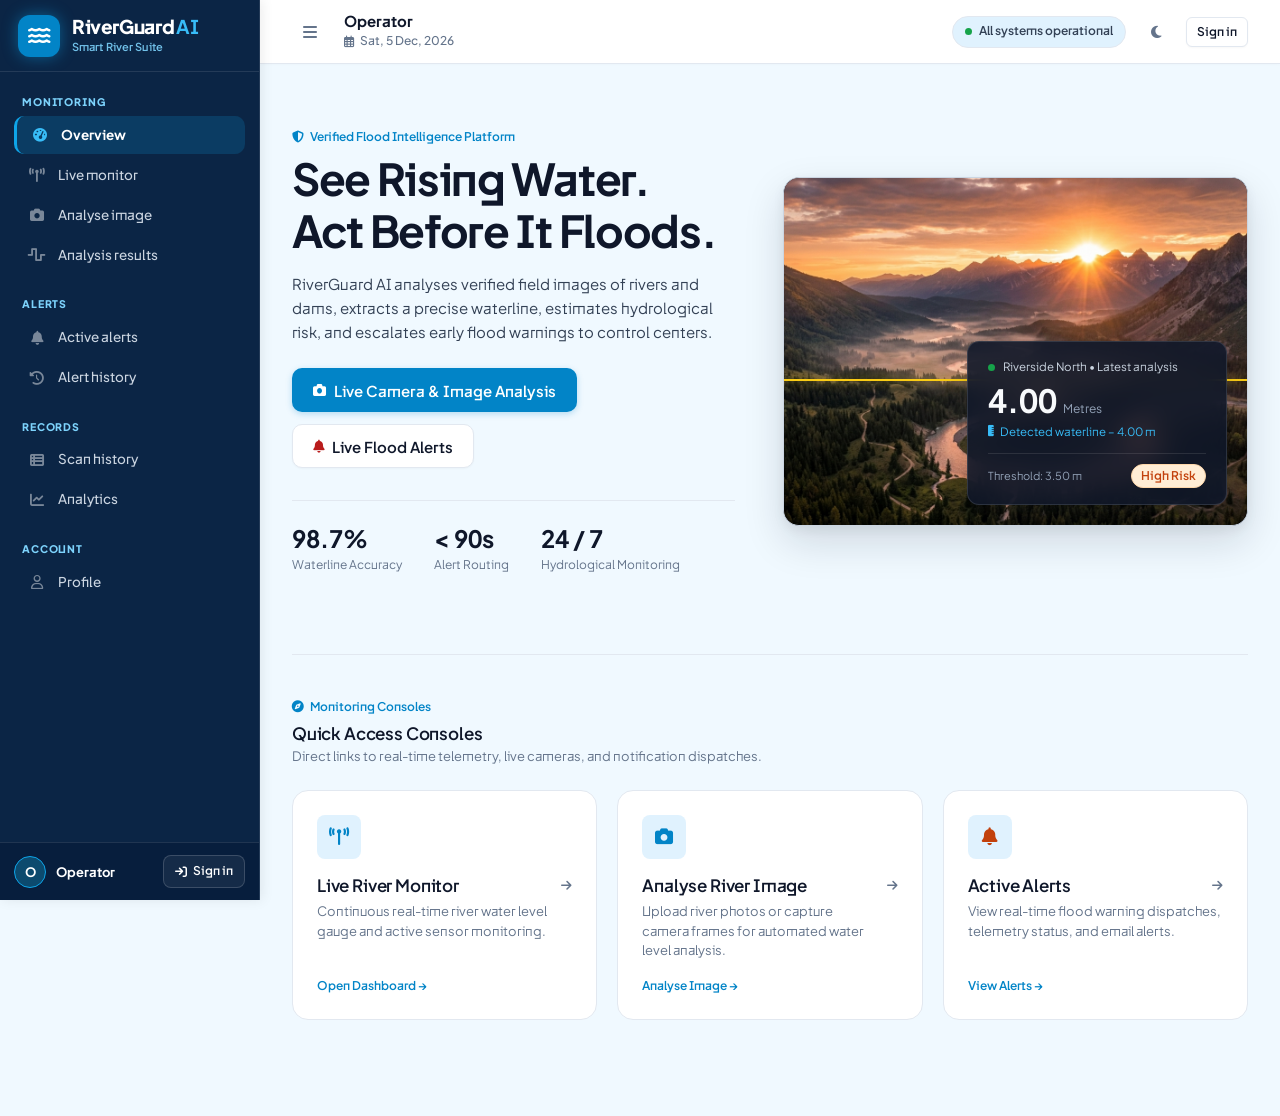
==== frontend/index.html @ 213694e2 "feat: complete RiverGuard AI platform with responsive multi-device design and backend pipeline" ====
<!DOCTYPE html>
<html lang="en">
<head>
  <meta charset="UTF-8">
  <meta name="viewport" content="width=device-width, initial-scale=1, viewport-fit=cover, interactive-widget=resizes-content">
  <meta name="theme-color" media="(prefers-color-scheme: light)" content="#F0F9FF">
  <meta name="theme-color" media="(prefers-color-scheme: dark)" content="#031122">
  <meta name="apple-mobile-web-app-capable" content="yes">
  <meta name="apple-mobile-web-app-status-bar-style" content="default">
  <meta name="mobile-web-app-capable" content="yes">
  <title>Overview — RiverGuard AI</title>
  <meta name="description" content="AI-assisted water level monitoring and early flood detection platform utilizing computer vision, edge detection, and real-time hydrological analysis.">
  <script>document.documentElement.dataset.theme = localStorage.getItem('riverguard_theme') || 'light';</script>
  <link rel="preconnect" href="https://fonts.googleapis.com">
  <link rel="preconnect" href="https://fonts.gstatic.com" crossorigin>
  <link href="https://fonts.googleapis.com/css2?family=Plus+Jakarta+Sans:wght@400;500;600;700;800&family=JetBrains+Mono:wght@400;500;600&display=swap" rel="stylesheet">
  <link rel="stylesheet" href="https://cdnjs.cloudflare.com/ajax/libs/font-awesome/6.5.1/css/all.min.css">
  <link rel="stylesheet" href="css/style.css">
  <link rel="stylesheet" href="css/pages/index.css">
</head>
<body>

  <div id="appHeader"></div>

  <main class="page">
    <section class="hero-section">
      <!-- Left Column: Copy & Actions -->
      <div class="hero-content">
        <span class="eyebrow">
          <i class="fas fa-shield-alt"></i> Verified Flood Intelligence Platform
        </span>

        <h1 class="hero-title">
          See Rising Water.<br>
          Act Before It Floods.
        </h1>

        <p class="hero-subtitle">
          RiverGuard AI analyses verified field images of rivers and dams, extracts a precise waterline, estimates hydrological risk, and escalates early flood warnings to control centers.
        </p>

        <div class="row row-wrap">
          <a href="upload.html" class="btn btn-primary btn-lg">
            <i class="fas fa-camera"></i> Live Camera &amp; Image Analysis
          </a>
          <a href="alerts.html" class="btn btn-secondary btn-lg">
            <i class="fas fa-bell text-emergency"></i> Live Flood Alerts
          </a>
        </div>

        <!-- Three Key Metrics -->
        <div class="hero-metrics">
          <div class="hero-metric-item">
            <span class="hero-metric-val">98.7%</span>
            <span class="hero-metric-lbl">Waterline Accuracy</span>
          </div>
          <div class="hero-metric-item">
            <span class="hero-metric-val">&lt; 90s</span>
            <span class="hero-metric-lbl">Alert Routing</span>
          </div>
          <div class="hero-metric-item">
            <span class="hero-metric-val">24 / 7</span>
            <span class="hero-metric-lbl">Hydrological Monitoring</span>
          </div>
        </div>
      </div>

      <!-- Right Column: Visual Showcase Card -->
      <div class="hero-visual-frame">
        <img src="images/hero_sunset.jpg" alt="River Basin at Sunset with AI Waterline Extraction" class="hero-visual-img">
        
        <!-- Waterline -->
        <div class="hero-waterline-datum"></div>

        <!-- Floating Analysis Card -->
        <div class="hero-floating-card">
          <div class="hero-card-header">
            <span class="status-dot live"></span>
            <span>Riverside North &bull; Latest analysis</span>
          </div>

          <div class="hero-card-readout">
            <span class="hero-card-num">4.00</span>
            <span class="hero-card-unit">Metres</span>
          </div>

          <div class="hero-card-sub">
            <i class="fas fa-ruler-vertical"></i>
            <span>Detected waterline &ndash; 4.00 m</span>
          </div>

          <div class="hero-card-footer">
            <span>Threshold: 3.50 m</span>
            <span class="badge badge-warning">High Risk</span>
          </div>
        </div>
      </div>
    </section>

    <!-- COMMAND MODULE SHORTCUTS -->
    <section class="overview-section" style="margin-top: var(--space-8); margin-bottom: var(--space-8);">
      <div class="overview-section-header">
        <span class="eyebrow"><i class="fas fa-compass"></i> Monitoring Consoles</span>
        <h2 class="section-title">Quick Access Consoles</h2>
        <p class="section-subtitle">Direct links to real-time telemetry, live cameras, and notification dispatches.</p>
      </div>

      <div class="modules-grid">
        <a href="dashboard.html" class="module-card">
          <div class="module-icon"><i class="fas fa-tower-broadcast"></i></div>
          <h3 class="module-title">Live River Monitor <i class="fas fa-arrow-right text-xs text-muted"></i></h3>
          <p class="module-desc">Continuous real-time river water level gauge and active sensor monitoring.</p>
          <span class="module-link">Open Dashboard &rarr;</span>
        </a>

        <a href="upload.html" class="module-card">
          <div class="module-icon"><i class="fas fa-camera"></i></div>
          <h3 class="module-title">Analyse River Image <i class="fas fa-arrow-right text-xs text-muted"></i></h3>
          <p class="module-desc">Upload river photos or capture camera frames for automated water level analysis.</p>
          <span class="module-link">Analyse Image &rarr;</span>
        </a>

        <a href="alerts.html" class="module-card">
          <div class="module-icon"><i class="fas fa-bell text-warning"></i></div>
          <h3 class="module-title">Active Alerts <i class="fas fa-arrow-right text-xs text-muted"></i></h3>
          <p class="module-desc">View real-time flood warning dispatches, telemetry status, and email alerts.</p>
          <span class="module-link">View Alerts &rarr;</span>
        </a>
      </div>
    </section>
  </main>

  <script src="js/app.js"></script>
</body>
</html>
---- frontend/css/style.css ----
/* ==========================================================================
   RIVERGUARD AI — DESIGN SYSTEM
   Shared tokens, base styles, app shell and components for every page.
   Page-specific styles live in css/pages/<page>.css.

   Rules:
   - Use tokens (var(--...)) — never hard-code colours in pages or JS.
   - Status colours are fixed: SAFE #16A34A · WATCH #FACC15 · WARNING #F97316 · EMERGENCY #DC2626
   ========================================================================== */

@import url('https://fonts.googleapis.com/css2?family=Plus+Jakarta+Sans:wght@400;500;600;700;800&family=JetBrains+Mono:wght@400;500;600&display=swap');

/* --------------------------------------------------------------------------
   1. TOKENS & COLOR THEME (Sky Blue Water-Based Telemetry Command Suite)
   -------------------------------------------------------------------------- */
:root {
  /* Surfaces */
  --bg: #F0F9FF; /* Soft, clean Sky Blue water tint */
  --surface: #FFFFFF;
  --surface-2: #E0F2FE; /* Sky-100 */
  --surface-3: #BAE6FD; /* Sky-200 */
  --surface-inverse: #071E3D;
  --overlay: rgba(7, 30, 61, 0.65);

  /* Deep Oceanic Marine Theme (Sidebar & Navigation) */
  --brand-forest: #0B2545;
  --brand-forest-dark: #071E3D;
  --brand-forest-hover: rgba(255, 255, 255, 0.08);
  --brand-forest-active: rgba(14, 165, 233, 0.18);
  --brand-forest-border: rgba(255, 255, 255, 0.10);
  --brand-forest-text: #CBD5E1;
  --brand-forest-section: #7DD3FC;
  --brand-mint: #0284C7; /* Sky Blue Brand Mark */
  --brand-mint-glow: rgba(14, 165, 233, 0.45);

  /* Borders */
  --border: #E2E8F0;
  --border-strong: #CBD5E1;

  /* Text Typography */
  --text: #0F172A;
  --text-2: #334155;
  --text-3: #64748B;
  --text-4: #94A3B8;
  --text-on-accent: #FFFFFF;

  /* Brand accent — Sky Blue for water project */
  --accent: #0284C7;
  --accent-hover: #0369A1;
  --accent-strong: #0C4A6E;
  --accent-soft: #E0F2FE;
  --accent-soft-border: #BAE6FD;
  --accent-text: #0284C7;
  --focus-ring: 0 0 0 3px rgba(14, 165, 233, 0.28);

  /* Status — fixed hues (Strictly #16A34A for SAFE) */
  --safe: #16A34A;
  --watch: #FACC15;
  --warning: #F97316;
  --emergency: #DC2626;
  /* Status — readable text + soft backgrounds */
  --safe-text: #15803D;
  --safe-soft: #DCFCE7;
  --safe-border: #BBF7D0;
  --watch-text: #A16207;
  --watch-soft: #FEF9C3;
  --watch-border: #FDE68A;
  --warning-text: #C2410C;
  --warning-soft: #FFEDD5;
  --warning-border: #FED7AA;
  --emergency-text: #B91C1C;
  --emergency-soft: #FEE2E2;
  --emergency-border: #FECACA;
  --info-text: #0284C7;
  --info-soft: #E0F2FE;
  --info-border: #BAE6FD;

  /* Type */
  --font-sans: 'Plus Jakarta Sans', -apple-system, BlinkMacSystemFont, 'Segoe UI', Roboto, sans-serif;
  --font-mono: 'JetBrains Mono', ui-monospace, SFMono-Regular, Consolas, monospace;
  --text-xs: 12px;
  --text-sm: 13px;
  --text-base: 14px;
  --text-md: 15px;
  --text-lg: 17px;
  --text-xl: 20px;
  --text-2xl: 24px;
  --text-3xl: 30px;
  --text-4xl: 44px;

  /* Spacing (4px grid) */
  --space-1: 4px;
  --space-2: 8px;
  --space-3: 12px;
  --space-4: 16px;
  --space-5: 20px;
  --space-6: 24px;
  --space-8: 32px;
  --space-10: 40px;
  --space-12: 48px;
  --space-16: 64px;

  /* Shape & depth */
  --radius-xs: 4px;
  --radius-sm: 6px;
  --radius-md: 8px;
  --radius-lg: 12px;
  --radius-xl: 16px;
  --radius-full: 9999px;
  --shadow-xs: 0 1px 2px rgba(15, 23, 42, 0.05);
  --shadow-sm: 0 1px 3px rgba(15, 23, 42, 0.08), 0 1px 2px rgba(15, 23, 42, 0.04);
  --shadow-md: 0 4px 12px rgba(15, 23, 42, 0.08), 0 2px 4px rgba(15, 23, 42, 0.04);
  --shadow-lg: 0 16px 40px rgba(15, 23, 42, 0.14), 0 4px 12px rgba(15, 23, 42, 0.06);

  /* Motion */
  --ease-out: cubic-bezier(0.22, 1, 0.36, 1);
  --duration-fast: 120ms;
  --duration: 180ms;

  /* Layout */
  --header-h: 60px;
  --page-max: 1280px;
  --page-pad: 32px;

  /* ---- Legacy aliases (used by older JS templates — do not use in new code) ---- */
  --bg-primary: var(--bg);
  --bg-secondary: var(--surface);
  --bg-card: var(--surface);
  --bg-card-glass: var(--surface);
  --bg-subnav: var(--surface-inverse);
  --border-light: var(--border);
  --border-subtle: var(--border);
  --glass-border: var(--border);
  --text-heading: var(--text);
  --text-main: var(--text);
  --text-body: var(--text-2);
  --text-muted: var(--text-3);
  --text-dim: var(--text-4);
  --cyan-primary: var(--accent);
  --cyan-hover: var(--accent-hover);
  --cyan-accent: var(--accent);
  --cyan-subtle: var(--accent-soft);
  --cyan-glow: rgba(3, 105, 161, 0.2);
  --status-safe: var(--safe);
  --status-watch: var(--watch);
  --status-warning: var(--warning);
  --status-emergency: var(--emergency);
  --status-safe-glow: transparent;
  --status-watch-glow: transparent;
  --status-warning-glow: transparent;
  --status-emergency-glow: transparent;
  --font-heading: var(--font-sans);
  --font-body: var(--font-sans);
  --shadow-card: var(--shadow-sm);
  --transition-fast: var(--duration) var(--ease-out);
}

[data-theme="dark"] {
  --bg: #031122;
  --surface: #071E36;
  --surface-2: #0B2949;
  --surface-3: #11365F;
  --surface-inverse: #F0F9FF;
  --overlay: rgba(3, 17, 34, 0.75);

  --brand-forest: #05162B;
  --brand-forest-dark: #030F1F;
  --brand-forest-hover: rgba(255, 255, 255, 0.08);
  --brand-forest-active: rgba(14, 165, 233, 0.22);
  --brand-forest-border: rgba(255, 255, 255, 0.12);
  --brand-forest-text: #E2E8F0;
  --brand-forest-section: #7DD3FC;
  --brand-mint: #0EA5E9;
  --brand-mint-glow: rgba(14, 165, 233, 0.55);

  --border: #133557;
  --border-strong: #1E4E7E;

  --text: #F1F5F9;
  --text-2: #CBD5E1;
  --text-3: #94A3B8;
  --text-4: #64748B;

  --accent: #0EA5E9;
  --accent-hover: #38BDF8;
  --accent-strong: #7DD3FC;
  --accent-soft: rgba(14, 165, 233, 0.16);
  --accent-soft-border: rgba(14, 165, 233, 0.35);
  --accent-text: #38BDF8;
  --text-on-accent: #02111E;
  --focus-ring: 0 0 0 3px rgba(56, 189, 248, 0.35);

  --safe-text: #4ADE80;
  --safe-soft: rgba(22, 163, 74, 0.14);
  --safe-border: rgba(22, 163, 74, 0.35);
  --watch-text: #FDE047;
  --watch-soft: rgba(250, 204, 21, 0.12);
  --watch-border: rgba(250, 204, 21, 0.32);
  --warning-text: #FB923C;
  --warning-soft: rgba(249, 115, 22, 0.13);
  --warning-border: rgba(249, 115, 22, 0.35);
  --emergency-text: #F87171;
  --emergency-soft: rgba(220, 38, 38, 0.14);
  --emergency-border: rgba(220, 38, 38, 0.38);
  --info-text: #38BDF8;
  --info-soft: rgba(14, 165, 233, 0.12);
  --info-border: rgba(14, 165, 233, 0.3);

  --shadow-xs: 0 1px 2px rgba(0, 0, 0, 0.3);
  --shadow-sm: 0 1px 3px rgba(0, 0, 0, 0.35);
  --shadow-md: 0 6px 16px rgba(0, 0, 0, 0.35);
  --shadow-lg: 0 20px 48px rgba(0, 0, 0, 0.5);

  --cyan-glow: rgba(56, 189, 248, 0.25);
}

/* --------------------------------------------------------------------------
   2. BASE & MOBILE-NATIVE ERGONOMICS
   -------------------------------------------------------------------------- */
*, *::before, *::after { box-sizing: border-box; margin: 0; padding: 0; }

html {
  -webkit-text-size-adjust: 100%;
  color-scheme: light;
  -webkit-tap-highlight-color: transparent;
  overscroll-behavior-y: none;
}
[data-theme="dark"] { color-scheme: dark; }

body {
  background: var(--bg);
  color: var(--text-2);
  font-family: var(--font-sans);
  font-size: var(--text-base);
  line-height: 1.55;
  min-height: 100vh;
  min-height: 100dvh;
  padding-bottom: env(safe-area-inset-bottom, 0px);
  -webkit-font-smoothing: antialiased;
  -moz-osx-font-smoothing: grayscale;
  font-feature-settings: 'cv11', 'ss01';
}

h1, h2, h3, h4, h5, h6 { color: var(--text); font-weight: 600; line-height: 1.25; letter-spacing: -0.01em; }
p { text-wrap: pretty; }
a { color: inherit; text-decoration: none; }
img, svg, video, canvas { display: block; max-width: 100%; }
button, input, select, textarea { font: inherit; color: inherit; }
button { cursor: pointer; }
:focus-visible { outline: none; box-shadow: var(--focus-ring); border-radius: var(--radius-sm); }
::selection { background: var(--accent-soft); color: var(--text); }
hr { border: 0; border-top: 1px solid var(--border); }

/* Mobile-Native Touch & Selection Standards */
button, a, [role="button"], .btn, .nav-link, .nav-toggle, .btn-sidebar-logout, .btn-topbar-logout, .auth-tab-btn, .mode-tab-btn, .profile-tab-btn, .segmented button, .segmented a {
  touch-action: manipulation;
}

button, [role="button"], .btn, .nav-link, .nav-toggle, .btn-sidebar-logout, .btn-topbar-logout, .auth-tab-btn, .badge, .chip, .brand {
  user-select: none;
  -webkit-user-select: none;
  -webkit-touch-callout: none;
}

/* Prevent iOS Safari auto-zoom on input focus */
input, textarea, select {
  font-size: 16px;
}

/* Instant active press feedback for responsive touch devices */
button:active:not(:disabled), .btn:active:not(:disabled), .nav-link:active, .auth-tab-btn:active, .btn-pro-shutter-capture:active {
  transform: scale(0.98);
}

.tabular, .mono-num { font-variant-numeric: tabular-nums; }
.mono { font-family: var(--font-mono); }
.sr-only { position: absolute; width: 1px; height: 1px; overflow: hidden; clip: rect(0 0 0 0); white-space: nowrap; }

/* --------------------------------------------------------------------------
   3. APP SHELL — Modern Forest Sidebar + Topbar + Confirm Logout Modal
   -------------------------------------------------------------------------- */
:root { --sidebar-w: 260px; --topbar-h: 64px; }

body:has(#appHeader), body:has(.app-sidebar) { padding-left: var(--sidebar-w); }

.app-sidebar {
  position: fixed;
  inset: 0 auto 0 0;
  width: var(--sidebar-w);
  z-index: 110;
  display: flex;
  flex-direction: column;
  background: var(--brand-forest);
  border-right: 1px solid var(--brand-forest-border);
  box-shadow: 2px 0 12px rgba(0, 0, 0, 0.08);
}

.sidebar-brand {
  height: 72px;
  display: flex;
  align-items: center;
  padding: 0 18px;
  border-bottom: 1px solid var(--brand-forest-border);
  flex-shrink: 0;
}
.brand { display: inline-flex; align-items: center; gap: 12px; color: #ffffff; text-decoration: none; }
.brand-mark {
  width: 42px; height: 42px;
  border-radius: 12px;
  background: var(--brand-mint);
  color: #FFFFFF;
  display: grid; place-items: center;
  font-size: 20px;
  box-shadow: 0 0 16px var(--brand-mint-glow);
  flex-shrink: 0;
}
.brand-title-wrap { display: flex; flex-direction: column; }
.brand-name { font-size: 19px; font-weight: 800; letter-spacing: -0.02em; color: #ffffff; line-height: 1.1; }
.brand-name span { color: #38BDF8; font-weight: 700; margin-left: 2px; }
.brand-sub { font-size: 11px; font-weight: 600; color: #7DD3FC; opacity: 0.9; margin-top: 2px; letter-spacing: 0.01em; }

.sidebar-nav { flex: 1; overflow-y: auto; padding: 14px 6px 16px; }
.nav-section + .nav-section { margin-top: 14px; }
.nav-section-label {
  padding: 8px 16px 4px;
  font-size: 10.5px;
  font-weight: 800;
  color: var(--brand-forest-section);
  letter-spacing: 0.08em;
  text-transform: uppercase;
}
.nav-link {
  display: flex;
  align-items: center;
  gap: 12px;
  height: 38px;
  padding: 0 14px;
  margin: 2px 8px;
  border-radius: 10px;
  font-size: 13.5px;
  font-weight: 500;
  color: var(--brand-forest-text);
  transition: all var(--duration-fast);
  text-decoration: none;
}
.nav-link i { width: 18px; text-align: center; font-size: 14px; color: rgba(255, 255, 255, 0.45); transition: color var(--duration-fast); }
.nav-link:hover { background: var(--brand-forest-hover); color: #ffffff; }
.nav-link:hover i { color: #ffffff; }
.nav-link.active {
  background: var(--brand-forest-active);
  color: #ffffff;
  font-weight: 700;
  border-left: 3px solid #0EA5E9;
}
.nav-link.active i { color: #38BDF8; }
.nav-link .nav-count {
  margin-left: auto;
  min-width: 20px; height: 18px;
  padding: 0 6px;
  border-radius: var(--radius-full);
  background: var(--emergency);
  color: #ffffff;
  font-size: 11px; font-weight: 700;
  display: inline-grid; place-items: center;
  font-variant-numeric: tabular-nums;
}

/* Dedicated Admin Console Card in Sidebar (Image 2) */
.sidebar-admin-card {
  display: flex;
  align-items: center;
  justify-content: space-between;
  margin: 6px 10px 10px;
  padding: 10px 14px;
  border-radius: 12px;
  background: rgba(161, 98, 7, 0.22);
  border: 1px solid #ca8a04;
  color: #fef08a;
  text-decoration: none;
  transition: all var(--duration-fast);
  cursor: pointer;
}
.sidebar-admin-card:hover {
  background: rgba(161, 98, 7, 0.35);
  border-color: #eab308;
  transform: translateY(-1px);
}
.sidebar-admin-card.active {
  background: rgba(161, 98, 7, 0.4);
  border-color: #facc15;
  box-shadow: 0 0 12px rgba(234, 179, 8, 0.25);
}
.admin-card-inner {
  display: flex;
  align-items: center;
  gap: 10px;
  font-weight: 700;
  font-size: 13.5px;
  color: #fef08a;
}
.admin-card-inner i { color: #eab308; font-size: 15px; }
.admin-card-badge {
  background: #eab308;
  color: #000000;
  font-size: 9.5px;
  font-weight: 800;
  padding: 2px 6px;
  border-radius: 5px;
  letter-spacing: 0.05em;
  text-transform: uppercase;
}

/* Sidebar Bottom User Bar with Dedicated Log Out (Image 2) */
.sidebar-footer {
  padding: 12px 14px;
  background: var(--brand-forest-dark);
  border-top: 1px solid var(--brand-forest-border);
  display: flex;
  align-items: center;
  justify-content: space-between;
  gap: 10px;
  flex-shrink: 0;
}
.sidebar-user-block {
  display: flex;
  align-items: center;
  gap: 10px;
  min-width: 0;
  flex: 1;
}
.sidebar-user-avatar {
  width: 32px; height: 32px;
  border-radius: 50%;
  background: #0C4A6E;
  border: 1.5px solid #0EA5E9;
  color: #ffffff;
  font-weight: 700;
  font-size: 13px;
  display: grid;
  place-items: center;
  flex-shrink: 0;
}
.sidebar-user-name {
  font-size: 13px;
  font-weight: 700;
  color: #ffffff;
  white-space: nowrap;
  overflow: hidden;
  text-overflow: ellipsis;
}
.btn-sidebar-logout {
  display: inline-flex;
  align-items: center;
  gap: 6px;
  padding: 6px 11px;
  border-radius: 8px;
  border: 1px solid rgba(255, 255, 255, 0.16);
  background: rgba(255, 255, 255, 0.06);
  color: #ffffff;
  font-size: 12px;
  font-weight: 600;
  cursor: pointer;
  transition: all var(--duration-fast);
  white-space: nowrap;
}
.btn-sidebar-logout:hover {
  background: rgba(255, 255, 255, 0.14);
  border-color: rgba(255, 255, 255, 0.3);
}

/* Topbar (Image 3) */
.app-topbar {
  position: sticky;
  top: 0;
  z-index: 100;
  height: var(--topbar-h);
  display: flex;
  align-items: center;
  justify-content: space-between;
  padding: 0 32px;
  padding-top: env(safe-area-inset-top, 0px);
  background: var(--surface);
  border-bottom: 1px solid var(--border);
  box-shadow: 0 1px 3px rgba(0, 0, 0, 0.02);
}
.topbar-left {
  display: flex;
  align-items: center;
  gap: 16px;
  min-width: 0;
  text-align: left;
}
.topbar-user-section {
  display: flex;
  flex-direction: column;
  min-width: 0;
  text-align: left;
}
.topbar-operator-name {
  font-size: 15px;
  font-weight: 700;
  color: var(--text);
  line-height: 1.2;
  text-align: left;
  font-family: 'Plus Jakarta Sans', sans-serif;
}
.topbar-date {
  font-size: 12px;
  font-weight: 500;
  color: var(--text-3);
  display: flex;
  align-items: center;
  gap: 5px;
  margin-top: 2px;
  text-align: left;
  font-family: 'Plus Jakarta Sans', sans-serif;
}
.topbar-actions {
  display: flex;
  align-items: center;
  gap: 12px;
}

/* Distinct Topbar Log Out Button (Image 3) */
.btn-topbar-logout {
  background: #FFF1F2;
  border: 1px solid #FECDD3;
  color: #E11D48;
  border-radius: 8px;
  font-weight: 600;
  font-size: 13px;
  padding: 6px 14px;
  cursor: pointer;
  display: inline-flex;
  align-items: center;
  gap: 6px;
  transition: all var(--duration-fast);
  box-shadow: 0 1px 2px rgba(225, 29, 72, 0.06);
}
.btn-topbar-logout:hover {
  background: #FFE4E6;
  border-color: #FDA4AF;
  color: #BE123C;
  transform: translateY(-1px);
}
[data-theme="dark"] .btn-topbar-logout {
  background: rgba(225, 29, 72, 0.15);
  border-color: rgba(225, 29, 72, 0.35);
  color: #FDA4AF;
}
[data-theme="dark"] .btn-topbar-logout:hover {
  background: rgba(225, 29, 72, 0.25);
  color: #FECDD3;
}

.system-chip {
  display: inline-flex; align-items: center; gap: 7px;
  height: 32px; padding: 0 12px;
  border-radius: var(--radius-full);
  border: 1px solid var(--border);
  background: var(--surface-2);
  font-size: var(--text-xs); font-weight: 600;
  color: var(--text-2);
  white-space: nowrap;
}
.status-dot { width: 7px; height: 7px; border-radius: 50%; background: var(--safe); flex-shrink: 0; display: inline-block; }
.status-dot.live { animation: dot-pulse 2.4s infinite; }
.status-dot.watch { background: var(--watch); }
.status-dot.warning { background: var(--warning); }
.status-dot.emergency { background: var(--emergency); }
.status-dot.muted { background: var(--text-4); }
@keyframes dot-pulse {
  0% { box-shadow: 0 0 0 0 rgba(22, 163, 74, 0.45); }
  70% { box-shadow: 0 0 0 6px rgba(22, 163, 74, 0); }
  100% { box-shadow: 0 0 0 0 rgba(22, 163, 74, 0); }
}

/* User menu */
.user-menu { position: relative; }
.user-menu-trigger {
  display: inline-flex; align-items: center; gap: 8px;
  height: 34px; padding: 0 8px 0 3px;
  border-radius: var(--radius-full);
  border: 1px solid var(--border);
  background: var(--surface);
  transition: border-color var(--duration-fast), background-color var(--duration-fast);
}
.user-menu-trigger:hover { border-color: var(--border-strong); background: var(--surface-2); }
.avatar {
  width: 28px; height: 28px; border-radius: 50%;
  background: var(--accent-soft); color: var(--accent-text);
  font-size: 12px; font-weight: 700;
  display: grid; place-items: center; flex-shrink: 0;
}
.avatar-lg { width: 40px; height: 40px; font-size: 15px; }
.user-menu-name { font-size: var(--text-sm); font-weight: 500; color: var(--text); max-width: 140px; overflow: hidden; text-overflow: ellipsis; white-space: nowrap; }
.user-menu-trigger .fa-chevron-down { font-size: 10px; color: var(--text-4); }
.user-menu-panel {
  position: absolute; right: 0; top: calc(100% + 8px);
  width: 264px;
  background: var(--surface);
  border: 1px solid var(--border);
  border-radius: var(--radius-lg);
  box-shadow: var(--shadow-lg);
  padding: var(--space-2);
  opacity: 0; transform: translateY(-4px) scale(0.98); transform-origin: top right;
  pointer-events: none;
  transition: opacity var(--duration) var(--ease-out), transform var(--duration) var(--ease-out);
}
.user-menu.open .user-menu-panel { opacity: 1; transform: none; pointer-events: auto; }
.user-menu-head { display: flex; gap: 10px; align-items: center; padding: var(--space-3); border-bottom: 1px solid var(--border); margin-bottom: var(--space-2); }
.user-menu-head strong { display: block; color: var(--text); font-size: var(--text-sm); font-weight: 600; }
.user-menu-head small { display: block; color: var(--text-3); font-size: var(--text-xs); word-break: break-all; }
.menu-item {
  display: flex; align-items: center; gap: 10px;
  width: 100%; padding: 8px 10px;
  border: 0; background: none; border-radius: var(--radius-md);
  font-size: var(--text-sm); color: var(--text-2); text-align: left;
}
.menu-item i { width: 16px; color: var(--text-4); text-align: center; }
.menu-item:hover { background: var(--surface-2); color: var(--text); }
.menu-item.danger:hover { background: var(--emergency-soft); color: var(--emergency-text); }
.menu-item.danger:hover i { color: var(--emergency-text); }

.nav-toggle {
  display: none;
  width: 40px;
  height: 40px;
  border-radius: var(--radius-md);
  border: 1px solid var(--border);
  background: var(--surface-2);
  color: var(--text);
  font-size: 16px;
  place-items: center;
  cursor: pointer;
  flex-shrink: 0;
  transition: all var(--duration-fast);
}
.nav-toggle:hover {
  background: var(--surface-3);
  color: var(--accent);
}
.nav-toggle:active {
  transform: scale(0.94);
}
.sidebar-backdrop { display: none; }

/* Compact & Simple Access Notice (Image 4 Fix) */
.access-notice-compact {
  padding: 10px 32px 0 32px;
}
.access-notice-compact-inner {
  display: flex;
  align-items: center;
  justify-content: space-between;
  gap: 14px;
  background: #FEF9C3;
  border: 1px solid #FDE047;
  border-radius: 12px;
  padding: 8px 18px;
  color: #854D0E;
  font-size: 13px;
  font-family: 'Plus Jakarta Sans', sans-serif;
  box-shadow: 0 1px 3px rgba(0, 0, 0, 0.02);
}
[data-theme="dark"] .access-notice-compact-inner {
  background: rgba(234, 179, 8, 0.12);
  border-color: rgba(234, 179, 8, 0.28);
  color: #FDE047;
}
.access-notice-compact-left {
  display: flex;
  align-items: center;
  gap: 10px;
  min-width: 0;
}
.access-notice-icon {
  width: 24px;
  height: 24px;
  border-radius: 50%;
  background: rgba(202, 138, 4, 0.18);
  color: #A16207;
  display: flex;
  align-items: center;
  justify-content: center;
  font-size: 11px;
  flex-shrink: 0;
}
[data-theme="dark"] .access-notice-icon {
  background: rgba(253, 224, 71, 0.18);
  color: #FDE047;
}
.access-notice-text {
  font-size: 13px;
  font-weight: 500;
  line-height: 1.4;
}
.access-notice-text strong {
  font-weight: 700;
  color: #713F12;
}
[data-theme="dark"] .access-notice-text strong {
  color: #FEF08A;
}
.access-notice-btn {
  display: inline-flex;
  align-items: center;
  gap: 5px;
  font-size: 12.5px;
  font-weight: 700;
  color: #854D0E;
  text-decoration: none;
  padding: 4px 12px;
  border-radius: 8px;
  background: rgba(202, 138, 4, 0.12);
  border: 1px solid rgba(202, 138, 4, 0.2);
  white-space: nowrap;
  transition: all 0.15s ease;
  flex-shrink: 0;
}
.access-notice-btn:hover {
  background: rgba(202, 138, 4, 0.2);
  text-decoration: none;
}
[data-theme="dark"] .access-notice-btn {
  color: #FEF08A;
  background: rgba(253, 224, 71, 0.12);
  border-color: rgba(253, 224, 71, 0.25);
}
[data-theme="dark"] .access-notice-btn:hover {
  background: rgba(253, 224, 71, 0.22);
}

/* Access notice under the topbar (view-only accounts - fallback) */
.access-notice {
  background: var(--watch-soft);
  border-bottom: 1px solid var(--watch-border);
  color: var(--text);
  font-size: var(--text-sm);
}
.access-notice-inner { padding: 10px var(--space-6); display: flex; align-items: center; gap: var(--space-3); }
.access-notice i { color: var(--watch-text); }
.access-notice strong { font-weight: 600; }

/* Access Locked Screen for Unverified Operators */
.access-locked-shell {
  display: flex;
  align-items: center;
  justify-content: center;
  min-height: 65vh;
  padding: var(--space-6);
  width: 100%;
}

.access-locked-card {
  max-width: 560px;
  width: 100%;
  padding: 44px 36px;
  border-radius: var(--radius-xl);
  border: 1px solid var(--watch-border);
  background: var(--surface);
  text-align: center;
  box-shadow: var(--shadow-md);
}

.locked-icon-hub {
  width: 68px;
  height: 68px;
  border-radius: 50%;
  background: var(--watch-soft);
  color: var(--watch-text);
  border: 1px solid var(--watch-border);
  display: grid;
  place-items: center;
  font-size: 28px;
  margin: 0 auto var(--space-4);
  box-shadow: 0 4px 14px rgba(250, 204, 21, 0.2);
}

.locked-title {
  font-size: 22px;
  font-weight: 700;
  color: var(--text);
  margin-bottom: var(--space-2);
}

.locked-desc {
  font-size: var(--text-sm);
  color: var(--text-2);
  line-height: 1.6;
  margin-bottom: var(--space-5);
}

.locked-steps-mini {
  display: flex;
  gap: 8px;
  justify-content: center;
  flex-wrap: wrap;
  margin-bottom: var(--space-6);
}

.step-chip {
  padding: 6px 12px;
  border-radius: var(--radius-full);
  font-size: 11px;
  font-family: 'Plus Jakarta Sans', sans-serif;
  font-weight: 700;
  letter-spacing: 0.04em;
  display: inline-flex;
  align-items: center;
  gap: 5px;
}

.step-chip.done {
  background: var(--safe-soft);
  color: var(--safe-text);
  border: 1px solid var(--safe-border);
}

.step-chip.pending {
  background: var(--watch-soft);
  color: var(--watch-text);
  border: 1px solid var(--watch-border);
}

.step-chip.locked {
  background: var(--surface-2);
  color: var(--text-4);
  border: 1px solid var(--border);
}

.locked-actions-row {
  display: flex;
  justify-content: center;
  gap: 12px;
  flex-wrap: wrap;
}

.module-card-locked {
  opacity: 0.85;
  border-color: var(--watch-border) !important;
  cursor: pointer;
}

.module-card-locked:hover {
  border-color: var(--watch) !important;
  box-shadow: 0 4px 14px rgba(250, 204, 21, 0.25) !important;
}

/* --------------------------------------------------------------------------
   4. PAGE LAYOUT
   -------------------------------------------------------------------------- */
.page {
  max-width: var(--page-max);
  margin: 0 auto;
  padding: var(--space-8) var(--page-pad) var(--space-16);
}
.page-narrow { max-width: 960px; }
.page-wide { max-width: 1440px; }

.page-header {
  display: flex;
  align-items: flex-end;
  justify-content: space-between;
  gap: var(--space-4);
  flex-wrap: wrap;
  margin-bottom: var(--space-6);
}
.page-title { font-size: var(--text-2xl); font-weight: 600; letter-spacing: -0.02em; color: var(--text); }
.page-subtitle { margin-top: 4px; font-size: var(--text-base); color: var(--text-3); max-width: 70ch; }
.page-actions { display: flex; align-items: center; gap: var(--space-2); flex-wrap: wrap; }
.eyebrow {
  display: inline-flex;
  align-items: center;
  gap: 6px;
  font-size: var(--text-xs);
  font-weight: 600;
  color: var(--accent-text);
  margin-bottom: 6px;
}
.section-title { font-size: var(--text-lg); font-weight: 600; color: var(--text); }
.section-subtitle { font-size: var(--text-sm); color: var(--text-3); margin-top: 2px; }

/* Layout utilities */
.stack { display: flex; flex-direction: column; gap: var(--space-4); }
.stack-xs { display: flex; flex-direction: column; gap: var(--space-1); }
.stack-sm { display: flex; flex-direction: column; gap: var(--space-2); }
.stack-lg { display: flex; flex-direction: column; gap: var(--space-6); }
.row { display: flex; align-items: center; gap: var(--space-3); }
.row-between { display: flex; align-items: center; justify-content: space-between; gap: var(--space-3); }
.row-wrap { flex-wrap: wrap; }
.grid { display: grid; gap: var(--space-4); }
.grid-2 { display: grid; gap: var(--space-4); grid-template-columns: repeat(2, minmax(0, 1fr)); }
.grid-3 { display: grid; gap: var(--space-4); grid-template-columns: repeat(3, minmax(0, 1fr)); }
.grid-4 { display: grid; gap: var(--space-4); grid-template-columns: repeat(4, minmax(0, 1fr)); }
.grid-main-aside { display: grid; gap: var(--space-6); grid-template-columns: minmax(0, 1fr) 340px; align-items: start; }
.grid-aside-main { display: grid; gap: var(--space-6); grid-template-columns: 300px minmax(0, 1fr); align-items: start; }
.flex-1 { flex: 1; min-width: 0; }
.mt-2 { margin-top: var(--space-2); } .mt-4 { margin-top: var(--space-4); } .mt-6 { margin-top: var(--space-6); }
.mb-2 { margin-bottom: var(--space-2); } .mb-4 { margin-bottom: var(--space-4); } .mb-6 { margin-bottom: var(--space-6); }
.hidden { display: none !important; }
.mt-1 { margin-top: var(--space-1); } .mt-3 { margin-top: var(--space-3); } .mb-3 { margin-bottom: var(--space-3); } .mt-8 { margin-top: var(--space-8); }
.pt-4 { padding-top: var(--space-4); }
.text-md { font-size: var(--text-md); } .text-base { font-size: var(--text-base); }
.fw-600 { font-weight: 600; }
.w-full { width: 100%; }

/* Text utilities */
.text-xs { font-size: var(--text-xs); } .text-sm { font-size: var(--text-sm); } .text-lg { font-size: var(--text-lg); }
.text-strong { color: var(--text); font-weight: 600; }
.text-muted { color: var(--text-3); }
.text-faint { color: var(--text-4); }
.text-accent { color: var(--accent-text); }
.text-safe { color: var(--safe-text); }
.text-watch { color: var(--watch-text); }
.text-warning { color: var(--warning-text); }
.text-emergency { color: var(--emergency-text); }
.text-center { text-align: center; }
.truncate { overflow: hidden; text-overflow: ellipsis; white-space: nowrap; }

/* --------------------------------------------------------------------------
   5. CARDS & STATS
   -------------------------------------------------------------------------- */
.card, .glass-panel {
  background: var(--surface);
  border: 1px solid var(--border);
  border-radius: var(--radius-lg);
  box-shadow: var(--shadow-xs);
}
.card-pad, .card-body { padding: var(--space-5); }
.card-header {
  display: flex;
  align-items: center;
  justify-content: space-between;
  gap: var(--space-3);
  padding: var(--space-4) var(--space-5);
  border-bottom: 1px solid var(--border);
}
.card-title { font-size: var(--text-md); font-weight: 600; color: var(--text); display: flex; align-items: center; gap: 8px; }
.card-title i { color: var(--text-4); font-size: 14px; }
.card-subtitle { font-size: var(--text-sm); color: var(--text-3); margin-top: 2px; }
.card-footer {
  padding: var(--space-3) var(--space-5);
  border-top: 1px solid var(--border);
  background: var(--surface-2);
  border-radius: 0 0 var(--radius-lg) var(--radius-lg);
  font-size: var(--text-sm);
  color: var(--text-3);
}
.card-link { font-size: var(--text-sm); font-weight: 500; color: var(--accent-text); }
.card-link:hover { text-decoration: underline; text-underline-offset: 3px; }

/* Stat Metric Cards (Image 3) */
.stat, .metric-card {
  padding: 20px 22px;
  background: var(--surface);
  border: 1px solid var(--border);
  border-radius: 16px;
  box-shadow: 0 1px 3px rgba(0, 0, 0, 0.03);
  display: flex;
  flex-direction: column;
  justify-content: space-between;
  transition: transform var(--duration-fast), box-shadow var(--duration-fast);
}
.stat:hover, .metric-card:hover {
  transform: translateY(-1px);
  box-shadow: var(--shadow-sm);
}
.stat-label, .metric-label {
  display: flex;
  align-items: center;
  justify-content: space-between;
  font-size: 11px;
  font-weight: 700;
  letter-spacing: 0.06em;
  color: var(--text-3);
  text-transform: uppercase;
}
.stat-label i { color: var(--text-4); font-size: 14px; }
.stat-value, .metric-value {
  margin: 10px 0 4px;
  font-size: 30px;
  font-weight: 800;
  letter-spacing: -0.02em;
  color: var(--text);
  font-family: var(--font-sans);
  line-height: 1.1;
}
.stat-value small { font-size: 15px; font-weight: 600; color: var(--text-3); margin-left: 2px; }
.stat-meta, .metric-meta { font-size: 12px; font-weight: 500; color: var(--text-3); }

/* Top-right soft pastel icon badges (Image 3) */
.stat-badge-icon {
  width: 36px;
  height: 36px;
  border-radius: 8px;
  display: grid;
  place-items: center;
  font-size: 14px;
  flex-shrink: 0;
}
.stat-badge-icon.mint { background: #DCFCE7; color: #15803D; }
.stat-badge-icon.blue { background: #E0F2FE; color: #0284C7; }
.stat-badge-icon.emerald { background: #D1FAE5; color: #059669; }
.stat-badge-icon.amber { background: #FEF3C7; color: #B45309; }

/* --------------------------------------------------------------------------
   6. BUTTONS
   -------------------------------------------------------------------------- */
.btn, .btn-command, .btn-command-outline, .btn-primary-action {
  display: inline-flex;
  align-items: center;
  justify-content: center;
  gap: 8px;
  height: 38px;
  padding: 0 16px;
  border-radius: 10px;
  border: 1px solid transparent;
  font-size: var(--text-sm);
  font-weight: 600;
  line-height: 1;
  white-space: nowrap;
  cursor: pointer;
  user-select: none;
  transition: background-color var(--duration-fast), border-color var(--duration-fast), color var(--duration-fast), box-shadow var(--duration-fast), transform var(--duration-fast);
}
.btn:active:not(:disabled), .btn-command:active:not(:disabled),
.btn-command-outline:active:not(:disabled), .btn-primary-action:active:not(:disabled) { transform: scale(0.98); }
.btn:disabled, .btn-command:disabled, .btn-command-outline:disabled, .btn-primary-action:disabled,
.btn[aria-disabled="true"] { opacity: 0.55; cursor: not-allowed; }
.btn i, .btn-command i, .btn-command-outline i { font-size: 13px; }

.btn-primary, .btn-command, .btn-primary-action {
  background: var(--accent);
  color: #FFFFFF;
  box-shadow: 0 2px 6px rgba(2, 132, 199, 0.25);
}
.btn-primary:hover:not(:disabled), .btn-command:hover:not(:disabled), .btn-primary-action:hover:not(:disabled) {
  background: var(--accent-hover);
  transform: translateY(-1px);
}

.btn-secondary, .btn-command-outline {
  background: var(--surface);
  color: var(--text);
  border-color: var(--border);
  box-shadow: 0 1px 2px rgba(0,0,0,0.03);
}
.btn-secondary:hover:not(:disabled), .btn-command-outline:hover:not(:disabled) {
  background: var(--surface-2);
  border-color: var(--border-strong);
}

.btn-ghost { background: transparent; color: var(--text-2); }
.btn-ghost:hover:not(:disabled) { background: var(--surface-2); color: var(--text); }

.btn-danger { background: var(--emergency); color: #FFFFFF; }
.btn-danger:hover:not(:disabled) { background: #B91C1C; }
.btn-danger-outline { background: var(--surface); color: var(--emergency-text); border-color: var(--emergency-border); }
.btn-danger-outline:hover:not(:disabled) { background: var(--emergency-soft); }

.btn-success { background: var(--safe); color: #FFFFFF; }
.btn-success:hover:not(:disabled) { background: #15803D; }

.btn-sm { height: 30px; padding: 0 10px; font-size: var(--text-xs); border-radius: var(--radius-sm); }
.btn-lg, .btn-primary-action { height: 44px; padding: 0 20px; font-size: var(--text-md); }
.btn-block { width: 100%; }
.btn-icon, .btn-icon-round {
  width: 36px;
  height: 36px;
  padding: 0;
  display: inline-grid;
  place-items: center;
  border-radius: var(--radius-md);
  border: 1px solid var(--border);
  background: var(--surface);
  color: var(--text-3);
  transition: background-color var(--duration-fast), color var(--duration-fast), border-color var(--duration-fast);
}
.btn-icon:hover, .btn-icon-round:hover { background: var(--surface-2); color: var(--text); border-color: var(--border-strong); }
.btn-icon.borderless { border-color: transparent; background: transparent; }

.spinner {
  width: 14px;
  height: 14px;
  border-radius: 50%;
  border: 2px solid currentColor;
  border-right-color: transparent;
  animation: spin 0.7s linear infinite;
  display: inline-block;
}
@keyframes spin { to { transform: rotate(360deg); } }

/* --------------------------------------------------------------------------
   7. BADGES
   -------------------------------------------------------------------------- */
.badge, .status-pill {
  display: inline-flex;
  align-items: center;
  gap: 6px;
  height: 24px;
  padding: 0 9px;
  border-radius: var(--radius-full);
  border: 1px solid var(--border);
  background: var(--surface-2);
  color: var(--text-2);
  font-size: var(--text-xs);
  font-weight: 600;
  line-height: 1;
  white-space: nowrap;
}
.badge::before, .status-pill.dot::before { content: none; }
.badge-dot::before {
  content: '';
  width: 6px; height: 6px;
  border-radius: 50%;
  background: currentColor;
}
.badge-safe, .status-pill.safe, .status-pill.normal { background: var(--safe-soft); border-color: var(--safe-border); color: var(--safe-text); }
.badge-watch, .status-pill.watch { background: var(--watch-soft); border-color: var(--watch-border); color: var(--watch-text); }
.badge-warning, .status-pill.warning { background: var(--warning-soft); border-color: var(--warning-border); color: var(--warning-text); }
.badge-emergency, .status-pill.emergency, .status-pill.danger { background: var(--emergency-soft); border-color: var(--emergency-border); color: var(--emergency-text); }
.badge-info, .status-pill.info { background: var(--info-soft); border-color: var(--info-border); color: var(--info-text); }
.badge-neutral { background: var(--surface-2); border-color: var(--border); color: var(--text-3); }
.badge-lg { height: 28px; padding: 0 12px; font-size: var(--text-sm); }

/* --------------------------------------------------------------------------
   8. FORMS
   -------------------------------------------------------------------------- */
.field, .form-group { display: flex; flex-direction: column; gap: 6px; margin-bottom: var(--space-4); }
.label, .form-group label {
  font-size: var(--text-sm);
  font-weight: 500;
  color: var(--text);
  display: flex;
  align-items: center;
  gap: 6px;
}
.form-group label i, .label i { display: none; }
.label-optional { color: var(--text-4); font-weight: 400; }
.input, .select, .textarea, .form-input {
  width: 100%;
  height: 40px;
  padding: 0 12px;
  border-radius: var(--radius-md);
  border: 1px solid var(--border-strong);
  background: var(--surface);
  color: var(--text);
  font-size: var(--text-base);
  outline: none;
  transition: border-color var(--duration-fast), box-shadow var(--duration-fast);
}
.textarea { height: auto; min-height: 96px; padding: 10px 12px; resize: vertical; }
.input::placeholder, .textarea::placeholder, .form-input::placeholder { color: var(--text-4); }
.input:hover, .select:hover, .textarea:hover, .form-input:hover { border-color: var(--text-4); }
.input:focus, .select:focus, .textarea:focus, .form-input:focus { border-color: var(--accent); box-shadow: var(--focus-ring); }
.input:disabled, .select:disabled, .form-input:disabled { background: var(--surface-2); color: var(--text-3); cursor: not-allowed; }
.input.is-invalid, .form-input.is-invalid { border-color: var(--emergency); }
.input.is-invalid:focus { box-shadow: 0 0 0 3px rgba(220, 38, 38, 0.2); }
.select {
  appearance: none;
  padding-right: 34px;
  background-image: url("data:image/svg+xml,%3Csvg xmlns='http://www.w3.org/2000/svg' width='12' height='12' viewBox='0 0 24 24' fill='none' stroke='%2364748B' stroke-width='2.5' stroke-linecap='round' stroke-linejoin='round'%3E%3Cpolyline points='6 9 12 15 18 9'/%3E%3C/svg%3E");
  background-repeat: no-repeat;
  background-position: right 12px center;
}
.hint { font-size: var(--text-xs); color: var(--text-3); }
.field-error { font-size: var(--text-xs); color: var(--emergency-text); }

/* Suppress duplicate browser-native password reveal eye (Edge / IE) */
input[type="password"]::-ms-reveal,
input[type="password"]::-ms-clear,
input::-ms-reveal,
input::-ms-clear {
  display: none !important;
  width: 0 !important;
  height: 0 !important;
  pointer-events: none !important;
}

.input-group { position: relative; display: flex; align-items: center; }
.input-group .input, .input-group .form-input { padding-right: 40px; }
.input-group-action {
  position: absolute;
  right: 4px;
  width: 32px;
  height: 32px;
  display: grid;
  place-items: center;
  border: 0;
  border-radius: var(--radius-sm);
  background: transparent;
  color: var(--text-4);
}
.input-group-action:hover { color: var(--text); background: var(--surface-2); }

.checkbox { display: inline-flex; align-items: center; gap: 8px; font-size: var(--text-sm); color: var(--text-2); cursor: pointer; }
.checkbox input { width: 16px; height: 16px; accent-color: var(--accent); }

/* Segmented control / tabs */
.segmented {
  display: inline-flex;
  padding: 3px;
  gap: 2px;
  background: var(--surface-2);
  border: 1px solid var(--border);
  border-radius: var(--radius-md);
}
.segmented button, .segmented a {
  height: 30px;
  padding: 0 12px;
  border: 0;
  border-radius: var(--radius-sm);
  background: transparent;
  color: var(--text-3);
  font-size: var(--text-sm);
  font-weight: 500;
  display: inline-flex;
  align-items: center;
  gap: 6px;
  transition: background-color var(--duration-fast), color var(--duration-fast);
}
.segmented button:hover, .segmented a:hover { color: var(--text); }
.segmented .active, .segmented [aria-selected="true"] { background: var(--surface); color: var(--text); box-shadow: var(--shadow-xs); }

/* --------------------------------------------------------------------------
   9. TABLES
   -------------------------------------------------------------------------- */
/* --------------------------------------------------------------------------
   9. TABLES (Image 3)
   -------------------------------------------------------------------------- */
.table-wrap, .data-table-container {
  background: var(--surface);
  border: 1px solid var(--border);
  border-radius: 18px;
  overflow-x: auto;
  -webkit-overflow-scrolling: touch;
  box-shadow: 0 1px 3px rgba(0, 0, 0, 0.03);
}
.table, .data-table { width: 100%; border-collapse: collapse; text-align: left; font-size: 13.5px; }
.table th, .data-table th {
  background: #E0F2FE;
  color: #0369A1;
  font-size: 11px;
  font-weight: 700;
  padding: 13px 18px;
  border-bottom: 1px solid #BAE6FD;
  white-space: nowrap;
  font-family: var(--font-sans);
  text-transform: uppercase;
  letter-spacing: 0.05em;
}
[data-theme="dark"] .table th, [data-theme="dark"] .data-table th {
  background: rgba(14, 165, 233, 0.15);
  color: #7DD3FC;
  border-bottom: 1px solid rgba(14, 165, 233, 0.25);
}
.table td, .data-table td {
  padding: 15px 18px;
  border-bottom: 1px solid var(--border);
  color: var(--text);
  vertical-align: middle;
}
.table tbody tr:last-child td, .data-table tbody tr:last-child td { border-bottom: 0; }
.table tbody tr:hover, .data-table tbody tr:hover { background: rgba(224, 242, 254, 0.45); }
.table .num, .data-table .num { text-align: right; font-variant-numeric: tabular-nums; }
.cell-primary { color: var(--text); font-weight: 600; }
.cell-secondary { display: block; font-size: var(--text-xs); color: var(--text-3); margin-top: 2px; }

/* Table Action Buttons (Image 3) */
.btn-action-deactivate, .btn-action-delete, .btn-action-suspend {
  border: 1px solid #FECDD3;
  background: #FFF1F2;
  color: #E11D48;
  border-radius: 8px;
  font-size: 12px;
  font-weight: 600;
  padding: 6px 12px;
  cursor: pointer;
  display: inline-flex;
  align-items: center;
  gap: 6px;
  transition: all var(--duration-fast);
}
.btn-action-deactivate:hover, .btn-action-delete:hover, .btn-action-suspend:hover {
  background: #FFE4E6;
  border-color: #FDA4AF;
  color: #BE123C;
  transform: translateY(-1px);
}
[data-theme="dark"] .btn-action-deactivate,
[data-theme="dark"] .btn-action-delete,
[data-theme="dark"] .btn-action-suspend {
  background: rgba(225, 29, 72, 0.15);
  border-color: rgba(225, 29, 72, 0.35);
  color: #FDA4AF;
}

.btn-action-approve {
  border: 1px solid #BBF7D0;
  background: #F0FDF4;
  color: #15803D;
  border-radius: 8px;
  font-size: 12px;
  font-weight: 600;
  padding: 6px 12px;
  cursor: pointer;
  display: inline-flex;
  align-items: center;
  gap: 6px;
  transition: all var(--duration-fast);
}
.btn-action-approve:hover {
  background: #DCFCE7;
  border-color: #86EFAC;
  transform: translateY(-1px);
}

/* --------------------------------------------------------------------------
   10. CALLOUTS, EMPTY STATES, SKELETONS
   -------------------------------------------------------------------------- */
.callout {
  display: flex;
  gap: var(--space-3);
  align-items: flex-start;
  padding: var(--space-3) var(--space-4);
  border-radius: var(--radius-md);
  border: 1px solid var(--info-border);
  background: var(--info-soft);
  color: var(--text);
  font-size: var(--text-sm);
  line-height: 1.5;
}
.callout > i { margin-top: 2px; color: var(--info-text); }
.callout-title { font-weight: 600; color: var(--text); }
.callout-success { border-color: var(--safe-border); background: var(--safe-soft); }
.callout-success > i { color: var(--safe-text); }
.callout-warning { border-color: var(--watch-border); background: var(--watch-soft); }
.callout-warning > i { color: var(--watch-text); }
.callout-danger { border-color: var(--emergency-border); background: var(--emergency-soft); }
.callout-danger > i { color: var(--emergency-text); }

.empty-state {
  display: flex;
  flex-direction: column;
  align-items: center;
  text-align: center;
  gap: var(--space-2);
  padding: var(--space-10) var(--space-6);
  color: var(--text-3);
  font-size: var(--text-sm);
}
.empty-state-icon {
  width: 44px;
  height: 44px;
  border-radius: var(--radius-lg);
  background: var(--surface-2);
  border: 1px solid var(--border);
  display: grid;
  place-items: center;
  color: var(--text-4);
  font-size: 18px;
  margin-bottom: var(--space-2);
}
.empty-state h4 { font-size: var(--text-md); color: var(--text); font-weight: 600; }

.skeleton {
  background: linear-gradient(90deg, var(--surface-2) 25%, var(--surface-3) 50%, var(--surface-2) 75%);
  background-size: 200% 100%;
  animation: shimmer 1.4s infinite;
  border-radius: var(--radius-sm);
}
@keyframes shimmer { to { background-position: -200% 0; } }

.divider { height: 1px; background: var(--border); margin: var(--space-4) 0; }

/* Key–value list */
.kv { display: grid; grid-template-columns: auto 1fr; gap: 8px 16px; font-size: var(--text-sm); }
.kv dt { color: var(--text-3); }
.kv dd { color: var(--text); font-weight: 500; text-align: right; font-variant-numeric: tabular-nums; }

/* List rows */
.list { display: flex; flex-direction: column; }
.list-item {
  display: flex;
  align-items: center;
  gap: var(--space-3);
  padding: var(--space-3) var(--space-5);
  border-bottom: 1px solid var(--border);
}
.list-item:last-child { border-bottom: 0; }

/* Status legend */
.legend { display: flex; flex-wrap: wrap; gap: var(--space-4); font-size: var(--text-xs); color: var(--text-3); }
.legend-item { display: inline-flex; align-items: center; gap: 6px; }
.legend-swatch { width: 8px; height: 8px; border-radius: 2px; }

/* --------------------------------------------------------------------------
   11. MODALS & CONFIRM LOGOUT (Image 4)
   -------------------------------------------------------------------------- */
.modal-overlay {
  position: fixed;
  inset: 0;
  z-index: 1000;
  background: var(--overlay);
  backdrop-filter: blur(3px);
  display: flex;
  align-items: center;
  justify-content: center;
  padding: var(--space-4);
  opacity: 0;
  pointer-events: none;
  transition: opacity var(--duration) var(--ease-out);
}
.modal-overlay.active { opacity: 1; pointer-events: auto; }
.modal, .emergency-modal-card {
  width: 100%;
  max-width: 480px;
  background: var(--surface);
  border: 1px solid var(--border);
  border-radius: var(--radius-xl);
  box-shadow: var(--shadow-lg);
  padding: var(--space-6);
  transform: translateY(8px) scale(0.98);
  transition: transform 240ms var(--ease-out);
}
.modal-overlay.active .modal, .modal-overlay.active .emergency-modal-card { transform: none; }
.modal-icon {
  width: 44px;
  height: 44px;
  border-radius: 50%;
  display: grid;
  place-items: center;
  font-size: 18px;
  background: var(--emergency-soft);
  color: var(--emergency-text);
  margin-bottom: var(--space-4);
}
.modal-title { font-size: var(--text-xl); font-weight: 600; color: var(--text); }
.modal-text { margin-top: 6px; font-size: var(--text-base); color: var(--text-2); }
.modal-actions { display: flex; justify-content: flex-end; gap: var(--space-2); margin-top: var(--space-6); }

/* Confirm Logout Modal Exactly as Reference Image 4 */
.confirm-logout-modal-overlay {
  position: fixed;
  inset: 0;
  z-index: 10000;
  background: rgba(7, 38, 29, 0.65);
  backdrop-filter: blur(6px);
  -webkit-backdrop-filter: blur(6px);
  display: none;
  place-items: center;
  padding: 16px;
  opacity: 0;
  transition: opacity 200ms cubic-bezier(0.16, 1, 0.3, 1);
}
.confirm-logout-modal-overlay.active {
  display: grid;
  opacity: 1;
}
.confirm-logout-card {
  width: 100%;
  max-width: 410px;
  background: var(--surface);
  border: 1px solid var(--border);
  border-radius: 24px;
  padding: 36px 32px 32px;
  text-align: center;
  box-shadow: 0 25px 50px -12px rgba(0, 0, 0, 0.25);
  transform: scale(0.95);
  transition: transform 220ms cubic-bezier(0.16, 1, 0.3, 1);
}
.confirm-logout-modal-overlay.active .confirm-logout-card {
  transform: scale(1);
}
.logout-icon-circle {
  width: 68px;
  height: 68px;
  border-radius: 50%;
  background: #FFE4E6;
  color: #E11D48;
  display: grid;
  place-items: center;
  font-size: 24px;
  margin: 0 auto 18px;
}
.logout-card-title {
  font-size: 22px;
  font-weight: 800;
  color: var(--text);
  margin-bottom: 8px;
  letter-spacing: -0.01em;
}
.logout-card-desc {
  font-size: 14px;
  color: var(--text-3);
  margin-bottom: 28px;
  line-height: 1.5;
  font-weight: 500;
}
.logout-card-actions {
  display: grid;
  grid-template-columns: 1fr 1fr;
  gap: 12px;
}
.btn-logout-cancel {
  border: 1.5px solid var(--border-strong);
  background: var(--surface);
  color: var(--text);
  border-radius: 12px;
  font-weight: 700;
  font-size: 14px;
  padding: 12px;
  cursor: pointer;
  transition: all var(--duration-fast);
}
.btn-logout-cancel:hover {
  background: var(--surface-2);
  border-color: var(--text-3);
}
.btn-logout-confirm {
  background: #DC2626;
  color: #FFFFFF;
  border: none;
  border-radius: 12px;
  font-weight: 700;
  font-size: 14px;
  padding: 12px;
  cursor: pointer;
  display: inline-flex;
  align-items: center;
  justify-content: center;
  gap: 8px;
  box-shadow: 0 4px 14px rgba(220, 38, 38, 0.3);
  transition: all var(--duration-fast);
}
.btn-logout-confirm:hover {
  background: #B91C1C;
  transform: translateY(-1px);
  box-shadow: 0 6px 18px rgba(220, 38, 38, 0.4);
}

/* --------------------------------------------------------------------------
   11b. TELEMETRY GAUGES & DISPATCH BANNERS
   -------------------------------------------------------------------------- */
.gauge-track {
  position: relative;
  height: 14px;
  background: var(--surface-2);
  border-radius: var(--radius-full);
  overflow: visible;
  display: flex;
  margin: 6px 0;
  border: 1px solid var(--border);
}
.gauge-segment {
  height: 100%;
  transition: width var(--duration) var(--ease-out);
}
.gauge-segment:first-child { border-top-left-radius: var(--radius-full); border-bottom-left-radius: var(--radius-full); }
.gauge-segment:last-of-type { border-top-right-radius: var(--radius-full); border-bottom-right-radius: var(--radius-full); }
.gauge-pointer {
  position: absolute;
  top: -4px;
  width: 4px;
  height: 22px;
  background: #FFFFFF;
  border: 1px solid #0F172A;
  border-radius: 2px;
  box-shadow: 0 0 6px rgba(0, 0, 0, 0.45);
  z-index: 5;
  transition: left var(--duration) var(--ease-out);
}

.emergency-auto-dispatch-alert, .warning-auto-dispatch-alert {
  border-radius: var(--radius-lg);
  padding: 16px 20px;
  margin-bottom: var(--space-6);
  display: flex;
  align-items: center;
  justify-content: space-between;
  flex-wrap: wrap;
  gap: 16px;
  position: relative;
}
.emergency-auto-dispatch-alert {
  background: var(--emergency-soft);
  border: 1px solid var(--emergency-border);
}
.emergency-hazard-icon-circle {
  width: 40px; height: 40px; border-radius: 50%;
  background: var(--emergency); color: #FFFFFF;
  display: grid; place-items: center; font-size: 18px; flex-shrink: 0;
}
.warning-auto-dispatch-alert {
  background: var(--warning-soft);
  border: 1px solid var(--warning-border);
}
.warning-hazard-icon-circle {
  width: 40px; height: 40px; border-radius: 50%;
  background: var(--warning); color: #FFFFFF;
  display: grid; place-items: center; font-size: 18px; flex-shrink: 0;
}

/* Quick Evaluation Benchmark Strip */
.benchmark-strip {
  display: flex;
  flex-direction: column;
  gap: var(--space-3);
  margin-top: var(--space-4);
  padding: var(--space-4) var(--space-5);
  border-radius: var(--radius-lg);
  background: var(--surface-2);
  border: 1px solid var(--border);
}
.benchmark-strip-head {
  display: flex;
  align-items: center;
  justify-content: space-between;
  gap: var(--space-2);
  font-size: var(--text-xs);
  color: var(--text-3);
  font-weight: 500;
}
.benchmark-pills {
  display: flex;
  flex-wrap: wrap;
  gap: 8px;
}
.benchmark-pill {
  display: inline-flex;
  align-items: center;
  gap: 8px;
  padding: 7px 13px;
  border-radius: var(--radius-full);
  border: 1px solid var(--border);
  background: var(--surface);
  color: var(--text-2);
  font-size: var(--text-xs);
  font-weight: 500;
  cursor: pointer;
  transition: all var(--duration-fast);
}
.benchmark-pill:hover {
  background: var(--surface-2);
  border-color: var(--border-strong);
  color: var(--text);
  transform: translateY(-1px);
}
.benchmark-pill .pill-dot {
  width: 7px; height: 7px; border-radius: 50%; flex-shrink: 0;
}
.benchmark-pill .pill-dot.safe { background: var(--safe); }
.benchmark-pill .pill-dot.watch { background: var(--watch); }
.benchmark-pill .pill-dot.warning { background: var(--warning); }
.benchmark-pill .pill-dot.emergency { background: var(--emergency); }
.benchmark-pill .pill-dot.uncalib { background: var(--text-4); }

/* --------------------------------------------------------------------------
   12. TOASTS (created by showToast in js/app.js)
   -------------------------------------------------------------------------- */
.toast-stack {
  position: fixed;
  right: 20px;
  bottom: 20px;
  z-index: 2000;
  display: flex;
  flex-direction: column;
  gap: 8px;
  pointer-events: none;
  max-width: calc(100vw - 40px);
}
.toast {
  display: flex;
  align-items: flex-start;
  gap: 10px;
  width: 380px;
  max-width: 100%;
  padding: 12px 14px;
  background: var(--surface);
  border: 1px solid var(--border);
  border-radius: var(--radius-lg);
  box-shadow: var(--shadow-lg);
  color: var(--text);
  font-size: var(--text-sm);
  line-height: 1.45;
  pointer-events: auto;
  opacity: 0;
  transform: translateY(8px);
  transition: opacity 200ms var(--ease-out), transform 200ms var(--ease-out);
}
.toast.show { opacity: 1; transform: none; }
.toast > i { margin-top: 2px; font-size: 15px; flex-shrink: 0; }
.toast-safe > i { color: var(--safe); }
.toast-warning > i, .toast-watch > i { color: var(--warning); }
.toast-emergency > i { color: var(--emergency); }
.toast-info > i { color: var(--accent); }
.toast-close { margin-left: auto; border: 0; background: none; color: var(--text-4); padding: 2px 4px; border-radius: var(--radius-xs); }
.toast-close:hover { color: var(--text); }

/* --------------------------------------------------------------------------
   13. AUTH PAGES (Login / Register Exactly as Reference Image 1)
   -------------------------------------------------------------------------- */
.auth-page, .auth-wrapper {
  min-height: 100vh;
  display: flex;
  align-items: center;
  justify-content: center;
  padding: 32px 16px;
  background: radial-gradient(circle at 10% 20%, #BAE6FD 0%, #E0F2FE 45%, #F0F9FF 90%);
}
[data-theme="dark"] .auth-page, [data-theme="dark"] .auth-wrapper {
  background: radial-gradient(circle at 10% 20%, #062343 0%, #031223 50%, #071E36 100%);
}

.auth-card {
  width: 100%;
  max-width: 460px;
  background: var(--surface);
  border: 1px solid var(--border);
  border-radius: 28px;
  box-shadow: 0 20px 45px -10px rgba(0, 0, 0, 0.08);
  padding: 42px 40px;
  text-align: center;
}

.auth-brand-badge {
  width: 52px;
  height: 52px;
  border-radius: 14px;
  background: #0284C7;
  color: #FFFFFF;
  display: grid;
  place-items: center;
  font-size: 22px;
  margin: 0 auto 12px;
  box-shadow: 0 4px 14px rgba(2, 132, 199, 0.35);
}
.auth-brand-title {
  font-size: 21px;
  font-weight: 800;
  color: #0369A1;
  letter-spacing: -0.02em;
  margin-bottom: 4px;
  font-family: var(--font-sans);
}
[data-theme="dark"] .auth-brand-title {
  color: #38BDF8;
}
.auth-brand-sub {
  font-size: 12px;
  font-weight: 600;
  color: var(--text-3);
  margin-bottom: 18px;
}

.auth-title {
  font-size: 26px;
  font-weight: 800;
  color: var(--text);
  letter-spacing: -0.02em;
  margin-bottom: 22px;
  font-family: var(--font-sans);
}

/* Pill Tab Switcher (Image 1) */
.auth-tab-switcher {
  background: #E0F2FE;
  border-radius: 12px;
  padding: 4px;
  display: grid;
  grid-template-columns: 1fr 1fr;
  gap: 4px;
  margin-bottom: 24px;
}
[data-theme="dark"] .auth-tab-switcher {
  background: #0B2949;
}
.auth-tab-btn {
  display: flex;
  align-items: center;
  justify-content: center;
  gap: 8px;
  padding: 9px 0;
  border-radius: 9px;
  font-size: 13.5px;
  font-weight: 600;
  color: var(--text-3);
  text-decoration: none;
  transition: all var(--duration-fast);
}
.auth-tab-btn:hover {
  color: var(--text);
}
.auth-tab-btn.active {
  background: var(--surface);
  color: var(--text);
  font-weight: 700;
  box-shadow: 0 1px 3px rgba(0, 0, 0, 0.08);
}

.auth-form {
  text-align: left;
}
.auth-form .field {
  margin-bottom: 16px;
}
.auth-form .label {
  font-size: 12.5px;
  font-weight: 700;
  color: var(--text);
  margin-bottom: 6px;
  display: flex;
  align-items: center;
  justify-content: space-between;
}
.forgot-password-link {
  font-size: 12px;
  font-weight: 600;
  color: var(--accent);
  text-decoration: none;
  transition: color var(--duration-fast);
}
.forgot-password-link:hover {
  color: var(--accent-hover);
  text-decoration: underline;
}
[data-theme="dark"] .forgot-password-link {
  color: #38BDF8;
}
[data-theme="dark"] .forgot-password-link:hover {
  color: #7DD3FC;
}
.auth-form .input {
  height: 44px;
  border-radius: 12px;
  border: 1.5px solid var(--border);
  padding: 0 16px;
  font-size: 14px;
}
.auth-form .input:focus {
  border-color: #0EA5E9;
  box-shadow: 0 0 0 3px rgba(14, 165, 233, 0.18);
}

.btn-auth-primary {
  width: 100%;
  height: 48px;
  background: #0284C7;
  color: #FFFFFF;
  border: none;
  border-radius: 12px;
  font-size: 15px;
  font-weight: 700;
  cursor: pointer;
  display: flex;
  align-items: center;
  justify-content: center;
  gap: 8px;
  margin-top: 20px;
  box-shadow: 0 4px 14px rgba(2, 132, 199, 0.28);
  transition: all var(--duration-fast);
}
.btn-auth-primary:hover:not(:disabled) {
  background: #0369A1;
  transform: translateY(-1px);
  box-shadow: 0 6px 18px rgba(2, 132, 199, 0.35);
}
[data-theme="dark"] .btn-auth-primary {
  background: #0EA5E9;
  color: #031223;
}
[data-theme="dark"] .btn-auth-primary:hover:not(:disabled) {
  background: #38BDF8;
}

.auth-footer {
  margin-top: 24px;
  text-align: center;
  font-size: 13px;
  color: var(--text-3);
  font-weight: 500;
}
.auth-footer a {
  color: #0284C7;
  font-weight: 700;
  text-decoration: none;
}
[data-theme="dark"] .auth-footer a {
  color: #38BDF8;
}
.auth-footer a:hover {
  text-decoration: underline;
}

/* Step indicator */
.steps { display: flex; align-items: center; gap: var(--space-2); margin-bottom: var(--space-6); font-size: var(--text-xs); color: var(--text-4); }
.step { display: inline-flex; align-items: center; gap: 6px; font-weight: 500; }
.step-num {
  width: 20px; height: 20px;
  border-radius: 50%;
  display: grid; place-items: center;
  border: 1px solid var(--border-strong);
  font-size: 11px; font-weight: 600;
}
.step.active { color: var(--text); }
.step.active .step-num { background: var(--accent); border-color: var(--accent); color: var(--text-on-accent); }
.step.done { color: var(--safe-text); }
.step.done .step-num { background: var(--safe-soft); border-color: var(--safe-border); color: var(--safe-text); }
.step-sep { flex: 1; height: 1px; background: var(--border); }

/* OTP input */
.otp-input {
  height: 52px;
  text-align: center;
  font-family: var(--font-mono);
  font-size: 24px;
  font-weight: 600;
  letter-spacing: 0.5em;
  padding-left: 0.5em;
}

/* --------------------------------------------------------------------------
   13b. LIVE ALERT SHOWCASE CARD (Alerts & Overview Alignment)
   -------------------------------------------------------------------------- */
.current-alert-card {
  padding: 24px;
  border-radius: 18px;
  border: 1px solid rgba(255, 255, 255, 0.12);
  box-shadow: var(--shadow-md);
  color: #F8FAFC;
  overflow: hidden;
}

.alert-card-header {
  display: flex;
  justify-content: space-between;
  align-items: flex-start;
  gap: 16px;
  margin-bottom: 20px;
}

.alert-header-info {
  display: flex;
  flex-direction: column;
  gap: 4px;
  min-width: 0;
}

.alert-scan-eyebrow {
  font-family: var(--font-sans);
  font-size: 11.5px;
  font-weight: 700;
  color: #38BDF8;
  letter-spacing: 0.05em;
  text-transform: uppercase;
  display: flex;
  align-items: center;
  gap: 6px;
}

.alert-card-title-row {
  display: flex;
  align-items: center;
  gap: 10px;
  flex-wrap: wrap;
  margin-top: 2px;
}

.alert-card-title {
  font-size: 22px;
  font-weight: 800;
  color: #F8FAFC;
  line-height: 1.2;
  margin: 0;
  font-family: var(--font-sans);
  letter-spacing: -0.01em;
}

.alert-card-meta {
  display: flex;
  flex-direction: column;
  align-items: flex-end;
  text-align: right;
  font-family: var(--font-sans);
  font-size: 11.5px;
  color: #94A3B8;
  gap: 6px;
  flex-shrink: 0;
}

.alert-meta-time {
  display: inline-flex;
  align-items: center;
  gap: 6px;
  font-size: 11.5px;
}
.alert-meta-time strong {
  color: #F8FAFC;
}

.alert-meta-route {
  display: flex;
  align-items: center;
  gap: 6px;
  flex-wrap: wrap;
}

.route-chip {
  display: inline-flex;
  align-items: center;
  gap: 5px;
  padding: 3px 8px;
  border-radius: 6px;
  font-size: 11px;
  font-weight: 600;
  background: rgba(255, 255, 255, 0.08);
  color: #CBD5E1;
  word-break: break-all;
}
.route-chip.sender {
  color: #7DD3FC;
  background: rgba(14, 165, 233, 0.15);
  border: 1px solid rgba(14, 165, 233, 0.3);
}
.route-chip.recipient {
  color: #38BDF8;
  background: rgba(56, 189, 248, 0.15);
  border: 1px solid rgba(56, 189, 248, 0.3);
}
.route-arrow {
  color: #64748B;
  font-size: 11px;
}

.alert-showcase-grid {
  display: grid;
  grid-template-columns: minmax(0, 1fr) 340px;
  gap: 24px;
  align-items: stretch;
}

.alert-showcase-metrics {
  display: grid;
  grid-template-columns: repeat(3, minmax(0, 1fr));
  gap: 12px;
  margin-bottom: 18px;
}

.alert-metric-tile {
  background: rgba(255, 255, 255, 0.05);
  padding: 12px 14px;
  border-radius: 12px;
  border: 1px solid rgba(255, 255, 255, 0.08);
  display: flex;
  flex-direction: column;
}

.alert-metric-tile-lbl {
  color: #94A3B8;
  font-size: 11px;
  font-weight: 700;
  text-transform: uppercase;
  letter-spacing: 0.04em;
}

.alert-metric-tile-val {
  color: #F8FAFC;
  font-size: 16px;
  font-weight: 800;
  margin-top: 4px;
  white-space: nowrap;
  overflow: hidden;
  text-overflow: ellipsis;
}

.gauge-legend-labels {
  display: grid;
  grid-template-columns: repeat(4, 1fr);
  font-size: 11px;
  font-weight: 600;
  font-family: var(--font-sans);
  margin-top: 6px;
  gap: 2px;
}
.gauge-legend-labels .lbl-safe { text-align: left; color: #16A34A; }
.gauge-legend-labels .lbl-watch { text-align: center; color: #FACC15; }
.gauge-legend-labels .lbl-warning { text-align: center; color: #F97316; }
.gauge-legend-labels .lbl-flood { text-align: right; color: #DC2626; }

.alert-hud-preview-box {
  display: flex;
  flex-direction: column;
  justify-content: space-between;
  background: rgba(0, 0, 0, 0.35);
  border-radius: 14px;
  padding: 14px;
  border: 1px solid rgba(255, 255, 255, 0.08);
  gap: 12px;
}

.alert-hud-img-wrap {
  position: relative;
  border-radius: 10px;
  overflow: hidden;
  border: 1px solid rgba(255, 255, 255, 0.12);
  aspect-ratio: 16 / 9;
  background: #000;
}
.alert-hud-img-wrap img {
  width: 100%;
  height: 100%;
  object-fit: cover;
  display: block;
}

/* Mobile & Tablet Responsive Alignments for Alert Showcase */
@media (max-width: 960px) {
  .alert-showcase-grid {
    grid-template-columns: minmax(0, 1fr) !important;
    gap: 18px;
  }
}

@media (max-width: 768px) {
  .current-alert-card {
    padding: 16px 14px;
    border-radius: 14px;
  }
  .alert-card-header {
    flex-direction: column;
    align-items: flex-start;
    gap: 12px;
    margin-bottom: 16px;
  }
  .alert-card-title {
    font-size: 19px;
  }
  .alert-card-meta {
    width: 100%;
    align-items: flex-start;
    text-align: left;
    padding-top: 10px;
    border-top: 1px solid rgba(255, 255, 255, 0.08);
  }
  .alert-meta-route {
    width: 100%;
    gap: 4px;
  }
  .route-chip {
    font-size: 10.5px;
    padding: 2px 7px;
  }
  
  .alert-showcase-metrics {
    gap: 8px;
    margin-bottom: 14px;
  }
  .alert-metric-tile {
    padding: 10px 8px;
    text-align: center;
    align-items: center;
    border-radius: 10px;
  }
  .alert-metric-tile-lbl {
    font-size: 9.5px;
  }
  .alert-metric-tile-val {
    font-size: 14px;
    margin-top: 2px;
  }
  
  .gauge-legend-labels {
    font-size: 9.5px;
  }
}

@media (max-width: 480px) {
  .current-alert-card {
    padding: 14px 12px;
  }
  .alert-card-title {
    font-size: 17.5px;
  }
  .gauge-legend-labels {
    font-size: 8.5px;
  }
  .alert-metric-tile-val {
    font-size: 13px;
  }
}

/* Timeline Cards (Alert History) */
.timeline-card {
  padding: 20px 22px;
  border-radius: var(--radius-lg);
  border: 1px solid var(--border);
  background: var(--surface);
  margin-bottom: 16px;
  box-shadow: 0 1px 3px rgba(0, 0, 0, 0.03);
}
.timeline-card-header {
  display: flex;
  align-items: flex-start;
  justify-content: space-between;
  flex-wrap: wrap;
  gap: 12px;
  margin-bottom: 12px;
}
.timeline-card-meta {
  font-family: var(--font-sans);
  font-size: 11.5px;
  color: var(--text-3);
  text-align: right;
  display: flex;
  flex-direction: column;
  gap: 4px;
}
.timeline-kv-grid {
  display: grid;
  grid-template-columns: repeat(auto-fit, minmax(180px, 1fr));
  gap: 10px;
  background: var(--surface-2);
  padding: 12px 16px;
  border-radius: var(--radius-sm);
  border: 1px solid var(--border);
  font-family: var(--font-mono);
  font-size: 12px;
}

@media (max-width: 768px) {
  .timeline-card {
    padding: 14px 12px;
  }
  .timeline-card-header {
    flex-direction: column;
    align-items: flex-start;
    gap: 8px;
  }
  .timeline-card-meta {
    width: 100%;
    text-align: left;
    padding-top: 8px;
    border-top: 1px solid var(--border);
  }
  .timeline-kv-grid {
    grid-template-columns: 1fr;
    padding: 10px 12px;
    gap: 6px;
  }
}

/* --------------------------------------------------------------------------
   14. RESPONSIVE LAYOUT ENGINE (Mobile, Tablet, Desktop)
   -------------------------------------------------------------------------- */
/* Large Desktop & Laptop adjustments */
@media (max-width: 1280px) {
  .grid-4 { grid-template-columns: repeat(2, minmax(0, 1fr)); }
}

@media (max-width: 1180px) {
  .grid-main-aside, .grid-aside-main { grid-template-columns: minmax(0, 1fr); }
}

/* Tablet / iPad (Portrait & Landscape: 769px – 1024px) */
@media (max-width: 1024px) {
  body:has(#appHeader), body:has(.app-sidebar) { padding-left: 0; }
  
  .nav-toggle { display: inline-grid; }
  
  .app-sidebar {
    position: fixed;
    top: 0;
    bottom: 0;
    left: 0;
    width: min(290px, 84vw);
    transform: translateX(-100%);
    transition: transform 260ms var(--ease-out);
    box-shadow: 4px 0 24px rgba(0, 0, 0, 0.25);
    z-index: 120;
    padding-top: env(safe-area-inset-top, 0px);
    padding-bottom: env(safe-area-inset-bottom, 0px);
  }
  .app-sidebar.open { transform: none; }
  
  .sidebar-backdrop {
    display: block;
    position: fixed;
    inset: 0;
    z-index: 115;
    background: var(--overlay);
    opacity: 0;
    pointer-events: none;
    transition: opacity var(--duration) var(--ease-out);
    backdrop-filter: blur(4px);
    -webkit-backdrop-filter: blur(4px);
  }
  .sidebar-backdrop.open { opacity: 1; pointer-events: auto; }

  /* Touch-optimized navigation link targets in drawer */
  .nav-link {
    min-height: 44px;
    font-size: 14px;
    padding: 0 16px;
    margin: 3px 10px;
  }
  .sidebar-admin-card {
    min-height: 48px;
    margin: 8px 12px 12px;
  }
  .sidebar-footer {
    padding: 14px 16px;
    padding-bottom: max(14px, env(safe-area-inset-bottom, 14px));
  }
  
  .user-menu-name { display: none; }
  .grid-4 { grid-template-columns: repeat(2, minmax(0, 1fr)); }
  .grid-3 { grid-template-columns: repeat(2, minmax(0, 1fr)); }
  .grid-main-aside, .grid-aside-main { grid-template-columns: minmax(0, 1fr); }
}

/* Mobile & Phablet Screens (max-width: 768px) */
@media (max-width: 768px) {
  :root {
    --page-pad: 14px;
    --topbar-h: 58px;
  }
  
  .page {
    padding: 16px var(--page-pad) 48px;
  }
  
  .app-topbar {
    padding: 0 14px;
    padding-top: env(safe-area-inset-top, 0px);
  }
  .topbar-left {
    gap: 10px;
  }
  .topbar-operator-name {
    font-size: 13.5px;
    max-width: 160px;
    overflow: hidden;
    text-overflow: ellipsis;
    white-space: nowrap;
  }
  .topbar-date {
    display: none;
  }
  .system-chip, .breadcrumb .crumb-parent, .breadcrumb .sep {
    display: none;
  }
  .btn-topbar-logout {
    padding: 6px 10px;
    font-size: 12px;
    gap: 4px;
  }
  
  .access-notice-compact {
    padding: 8px 14px 0 14px;
  }
  .access-notice-compact-inner {
    flex-direction: column;
    align-items: flex-start;
    gap: 8px;
    font-size: 12px;
    padding: 10px 14px;
  }
  
  /* All multi-column grids collapse gracefully into mobile stacks */
  .grid-2, .grid-3, .grid-4 {
    grid-template-columns: minmax(0, 1fr);
    gap: 14px;
  }
  
  .card {
    padding: 16px 14px;
    border-radius: 14px;
  }
  
  .page-header {
    flex-direction: column;
    align-items: flex-start;
    gap: 12px;
    margin-bottom: 18px;
  }
  .page-title {
    font-size: 22px;
    line-height: 1.2;
  }
  .page-actions {
    width: 100%;
    display: flex;
    flex-direction: column;
    gap: 8px;
  }
  .page-actions .btn {
    width: 100%;
    justify-content: center;
    min-height: 44px;
  }

  /* Responsive Auth Surfaces (Login, Register, Forgot Password) */
  .auth-wrapper {
    padding: 16px 14px;
    min-height: 100dvh;
    display: flex;
    align-items: center;
    justify-content: center;
  }
  .auth-card {
    padding: 24px 18px;
    border-radius: 20px;
    width: 100%;
    max-width: 420px;
  }
  .auth-title {
    font-size: 22px;
    margin-bottom: 18px;
  }
  .btn-auth-primary {
    height: 48px;
    font-size: 15px;
  }
  
  .toast {
    width: 100%;
  }
  
  .modal {
    max-width: calc(100vw - 28px);
    margin: 14px auto;
    border-radius: 18px;
  }
  .modal-footer {
    flex-direction: column-reverse;
    gap: 8px;
  }
  .modal-footer .btn {
    width: 100%;
    justify-content: center;
  }
}

/* Compact Mobile (max-width: 480px) */
@media (max-width: 480px) {
  :root {
    --page-pad: 12px;
  }
  
  .app-topbar {
    padding: 0 10px;
  }
  .topbar-operator-name {
    font-size: 12.5px;
    max-width: 130px;
  }
  .topbar-actions {
    gap: 8px;
  }
  
  .auth-card {
    padding: 20px 14px;
  }
  .auth-brand-name {
    font-size: 20px;
  }
  .auth-tab-btn {
    font-size: 12.5px;
    padding: 7px 0;
  }
  
  .segmented {
    width: 100%;
    display: flex;
  }
  .segmented button, .segmented a {
    flex: 1;
    justify-content: center;
    font-size: 12px;
    padding: 0 8px;
  }
}

@media (prefers-reduced-motion: reduce) {
  *, *::before, *::after { animation-duration: 0.01ms !important; animation-iteration-count: 1 !important; transition-duration: 0.01ms !important; }
}
---- frontend/css/pages/index.css ----
/* ==========================================================================
   RIVERGUARD AI — OVERVIEW / INDEX PAGE STYLES
   ========================================================================== */

.hero-section {
  display: grid;
  grid-template-columns: 1fr 1.05fr;
  align-items: center;
  gap: var(--space-12);
  padding: var(--space-8) 0 var(--space-12);
}

.hero-content {
  display: flex;
  flex-direction: column;
  align-items: flex-start;
}

.hero-title {
  font-size: clamp(26px, 4.5vw, 44px);
  font-weight: 700;
  line-height: 1.18;
  letter-spacing: -0.03em;
  color: var(--text);
  margin-bottom: var(--space-4);
}

.hero-subtitle {
  font-size: var(--text-md);
  color: var(--text-2);
  line-height: 1.6;
  margin-bottom: var(--space-6);
  max-width: 520px;
}

.hero-metrics {
  display: flex;
  align-items: center;
  flex-wrap: wrap;
  gap: var(--space-6) var(--space-8);
  margin-top: var(--space-8);
  padding-top: var(--space-6);
  border-top: 1px solid var(--border);
  width: 100%;
}

.hero-metric-item {
  display: flex;
  flex-direction: column;
}

.hero-metric-val {
  font-size: var(--text-2xl);
  font-weight: 700;
  color: var(--text);
  line-height: 1.1;
  font-variant-numeric: tabular-nums;
}

.hero-metric-lbl {
  font-size: var(--text-xs);
  color: var(--text-3);
  margin-top: 4px;
}

/* Hero Showcase Frame */
.hero-visual-frame {
  position: relative;
  border-radius: var(--radius-xl);
  overflow: hidden;
  border: 1px solid var(--border-strong);
  box-shadow: var(--shadow-lg);
  background: #0B1220;
  aspect-ratio: 4 / 3;
}

.hero-visual-img {
  width: 100%;
  height: 100%;
  object-fit: cover;
  display: block;
}

/* Annotated Waterline Datum */
.hero-waterline-datum {
  position: absolute;
  top: 58%;
  left: 0;
  right: 0;
  height: 2px;
  background: var(--watch);
  box-shadow: 0 0 10px rgba(250, 204, 21, 0.7);
  z-index: 5;
  pointer-events: none;
}

/* Floating telemetry badge */
.hero-floating-card {
  position: absolute;
  bottom: 20px;
  right: 20px;
  background: rgba(15, 23, 42, 0.88);
  backdrop-filter: blur(12px);
  -webkit-backdrop-filter: blur(12px);
  border: 1px solid rgba(255, 255, 255, 0.12);
  border-radius: var(--radius-lg);
  padding: 16px 20px;
  width: 260px;
  box-shadow: var(--shadow-lg);
  color: #FFFFFF;
  z-index: 10;
}

.hero-card-header {
  display: flex;
  align-items: center;
  gap: 8px;
  font-size: 11.5px;
  color: #CBD5E1;
  margin-bottom: 8px;
}

.hero-card-readout {
  display: flex;
  align-items: baseline;
  gap: 6px;
  margin-bottom: 4px;
}

.hero-card-num {
  font-size: 32px;
  font-weight: 700;
  line-height: 1;
  color: #F8FAFC;
  font-variant-numeric: tabular-nums;
}

.hero-card-unit {
  font-size: var(--text-xs);
  color: #94A3B8;
}

.hero-card-sub {
  font-size: 11.5px;
  color: #38BDF8;
  display: flex;
  align-items: center;
  gap: 6px;
  margin-bottom: 12px;
}

.hero-card-footer {
  display: flex;
  align-items: center;
  justify-content: space-between;
  padding-top: 10px;
  border-top: 1px solid rgba(255, 255, 255, 0.1);
  font-size: 11px;
  color: #94A3B8;
}

@media (max-width: 960px) {
  .hero-section {
    grid-template-columns: 1fr;
    gap: var(--space-8);
  }
}

@media (max-width: 640px) {
  .hero-floating-card {
    position: relative;
    bottom: auto;
    right: auto;
    width: 100%;
    margin-top: 14px;
    border-radius: var(--radius-lg);
  }
}

/* Overview Content Sections */
.overview-section {
  margin-top: var(--space-12);
  padding-top: var(--space-10);
  border-top: 1px solid var(--border);
}
.overview-section-header {
  margin-bottom: var(--space-6);
}

.pipeline-grid {
  display: grid;
  grid-template-columns: repeat(4, 1fr);
  gap: var(--space-4);
}
@media (max-width: 1080px) {
  .pipeline-grid {
    grid-template-columns: repeat(2, 1fr);
  }
}
@media (max-width: 640px) {
  .pipeline-grid {
    grid-template-columns: 1fr;
  }
}

.pipeline-step-card {
  padding: var(--space-5);
  background: var(--surface);
  border: 1px solid var(--border);
  border-radius: var(--radius-lg);
  display: flex;
  flex-direction: column;
  position: relative;
  transition: transform var(--duration-fast), border-color var(--duration-fast);
}
.pipeline-step-card:hover {
  transform: translateY(-2px);
  border-color: var(--border-strong);
}
.step-num-pill {
  width: 28px;
  height: 28px;
  border-radius: var(--radius-sm);
  background: var(--accent-soft);
  color: var(--accent-text);
  display: grid;
  place-items: center;
  font-weight: 700;
  font-size: 13px;
  margin-bottom: var(--space-3);
}
.step-card-title {
  font-size: var(--text-base);
  font-weight: 600;
  color: var(--text);
  margin-bottom: 6px;
}
.step-card-desc {
  font-size: var(--text-sm);
  color: var(--text-3);
  line-height: 1.5;
}

/* Quick Navigation Modules */
.modules-grid {
  display: grid;
  grid-template-columns: repeat(3, 1fr);
  gap: var(--space-5);
}
@media (max-width: 1024px) {
  .modules-grid {
    grid-template-columns: repeat(2, 1fr);
  }
}
@media (max-width: 680px) {
  .modules-grid {
    grid-template-columns: 1fr;
  }
}

.module-card {
  display: flex;
  flex-direction: column;
  padding: var(--space-6);
  background: var(--surface);
  border: 1px solid var(--border);
  border-radius: var(--radius-xl);
  text-decoration: none;
  color: inherit;
  transition: transform var(--duration-fast), border-color var(--duration-fast), box-shadow var(--duration-fast);
}
.module-card:hover {
  transform: translateY(-3px);
  border-color: var(--accent);
  box-shadow: var(--shadow-md);
}
.module-icon {
  width: 44px;
  height: 44px;
  border-radius: var(--radius-md);
  background: var(--accent-soft);
  color: var(--accent-text);
  display: grid;
  place-items: center;
  font-size: 18px;
  margin-bottom: var(--space-4);
}
.module-title {
  font-size: var(--text-lg);
  font-weight: 600;
  color: var(--text);
  margin-bottom: 6px;
  display: flex;
  align-items: center;
  justify-content: space-between;
}
.module-desc {
  font-size: var(--text-sm);
  color: var(--text-3);
  line-height: 1.5;
  margin-bottom: var(--space-4);
}
.module-link {
  margin-top: auto;
  font-size: var(--text-xs);
  font-weight: 600;
  color: var(--accent-text);
  display: inline-flex;
  align-items: center;
  gap: 6px;
}
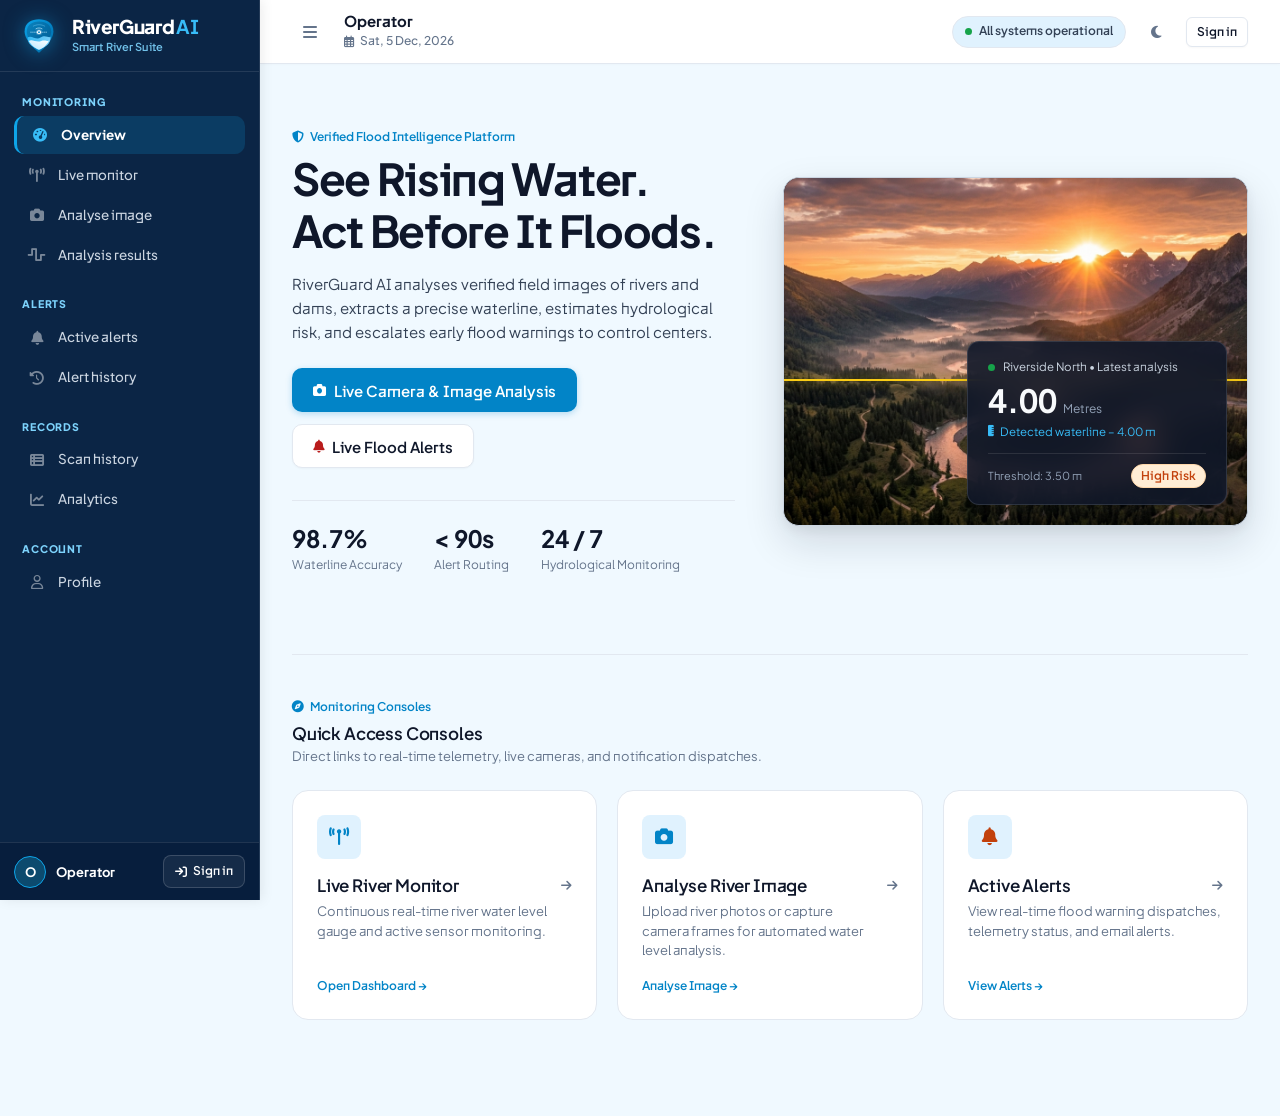
==== commit 21dc65df: "feat: implement custom RiverGuard AI vector logo and favicon" ====
--- a/frontend/index.html
+++ b/frontend/index.html
@@ -9,6 +9,7 @@
   <meta name="apple-mobile-web-app-status-bar-style" content="default">
   <meta name="mobile-web-app-capable" content="yes">
   <title>Overview — RiverGuard AI</title>
+  <link rel="icon" type="image/svg+xml" href="images/favicon.svg">
   <meta name="description" content="AI-assisted water level monitoring and early flood detection platform utilizing computer vision, edge detection, and real-time hydrological analysis.">
   <script>document.documentElement.dataset.theme = localStorage.getItem('riverguard_theme') || 'light';</script>
   <link rel="preconnect" href="https://fonts.googleapis.com">
--- a/frontend/css/style.css
+++ b/frontend/css/style.css
@@ -307,12 +307,15 @@
 .brand-mark {
   width: 42px; height: 42px;
   border-radius: 12px;
-  background: var(--brand-mint);
-  color: #FFFFFF;
+  background: transparent;
   display: grid; place-items: center;
-  font-size: 20px;
-  box-shadow: 0 0 16px var(--brand-mint-glow);
   flex-shrink: 0;
+}
+.brand-logo-img {
+  width: 38px;
+  height: 38px;
+  object-fit: contain;
+  filter: drop-shadow(0 2px 10px rgba(14, 165, 233, 0.5));
 }
 .brand-title-wrap { display: flex; flex-direction: column; }
 .brand-name { font-size: 19px; font-weight: 800; letter-spacing: -0.02em; color: #ffffff; line-height: 1.1; }
@@ -1725,16 +1728,19 @@
 }
 
 .auth-brand-badge {
-  width: 52px;
-  height: 52px;
-  border-radius: 14px;
-  background: #0284C7;
-  color: #FFFFFF;
+  width: 60px;
+  height: 60px;
+  border-radius: 16px;
+  background: transparent;
   display: grid;
   place-items: center;
-  font-size: 22px;
   margin: 0 auto 12px;
-  box-shadow: 0 4px 14px rgba(2, 132, 199, 0.35);
+}
+.auth-brand-logo-img {
+  width: 56px;
+  height: 56px;
+  object-fit: contain;
+  filter: drop-shadow(0 4px 14px rgba(2, 132, 199, 0.4));
 }
 .auth-brand-title {
   font-size: 21px;
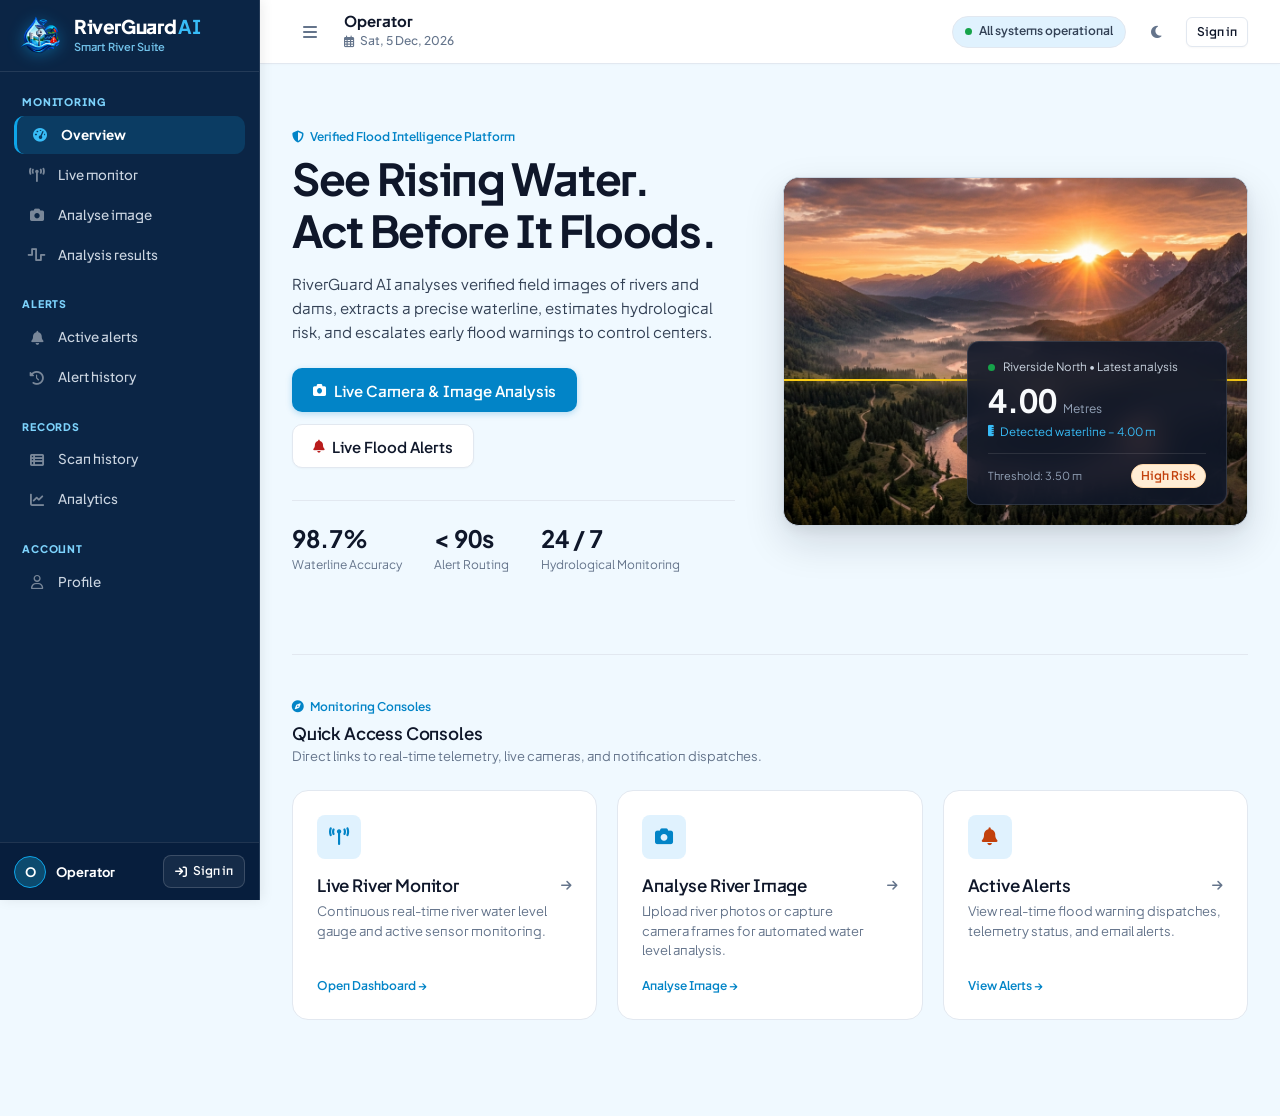
==== commit 3eba7515: "feat: replace application logo with custom 3D telemetry and hydrological emblem" ====
--- a/frontend/index.html
+++ b/frontend/index.html
@@ -9,7 +9,10 @@
   <meta name="apple-mobile-web-app-status-bar-style" content="default">
   <meta name="mobile-web-app-capable" content="yes">
   <title>Overview — RiverGuard AI</title>
+  <link rel="icon" type="image/png" href="images/favicon.png">
   <link rel="icon" type="image/svg+xml" href="images/favicon.svg">
+  <link rel="apple-touch-icon" href="images/logo-192.png">
+  <link rel="manifest" href="manifest.json">
   <meta name="description" content="AI-assisted water level monitoring and early flood detection platform utilizing computer vision, edge detection, and real-time hydrological analysis.">
   <script>document.documentElement.dataset.theme = localStorage.getItem('riverguard_theme') || 'light';</script>
   <link rel="preconnect" href="https://fonts.googleapis.com">
--- a/frontend/css/style.css
+++ b/frontend/css/style.css
@@ -305,17 +305,17 @@
 }
 .brand { display: inline-flex; align-items: center; gap: 12px; color: #ffffff; text-decoration: none; }
 .brand-mark {
-  width: 42px; height: 42px;
+  width: 44px; height: 44px;
   border-radius: 12px;
   background: transparent;
   display: grid; place-items: center;
   flex-shrink: 0;
 }
 .brand-logo-img {
-  width: 38px;
-  height: 38px;
+  width: 42px;
+  height: 42px;
   object-fit: contain;
-  filter: drop-shadow(0 2px 10px rgba(14, 165, 233, 0.5));
+  filter: drop-shadow(0 2px 8px rgba(14, 165, 233, 0.45));
 }
 .brand-title-wrap { display: flex; flex-direction: column; }
 .brand-name { font-size: 19px; font-weight: 800; letter-spacing: -0.02em; color: #ffffff; line-height: 1.1; }
@@ -1728,19 +1728,19 @@
 }
 
 .auth-brand-badge {
-  width: 60px;
-  height: 60px;
-  border-radius: 16px;
+  width: 80px;
+  height: 80px;
+  border-radius: 20px;
   background: transparent;
   display: grid;
   place-items: center;
-  margin: 0 auto 12px;
+  margin: 0 auto 14px;
 }
 .auth-brand-logo-img {
-  width: 56px;
-  height: 56px;
+  width: 76px;
+  height: 76px;
   object-fit: contain;
-  filter: drop-shadow(0 4px 14px rgba(2, 132, 199, 0.4));
+  filter: drop-shadow(0 6px 18px rgba(2, 132, 199, 0.45));
 }
 .auth-brand-title {
   font-size: 21px;
